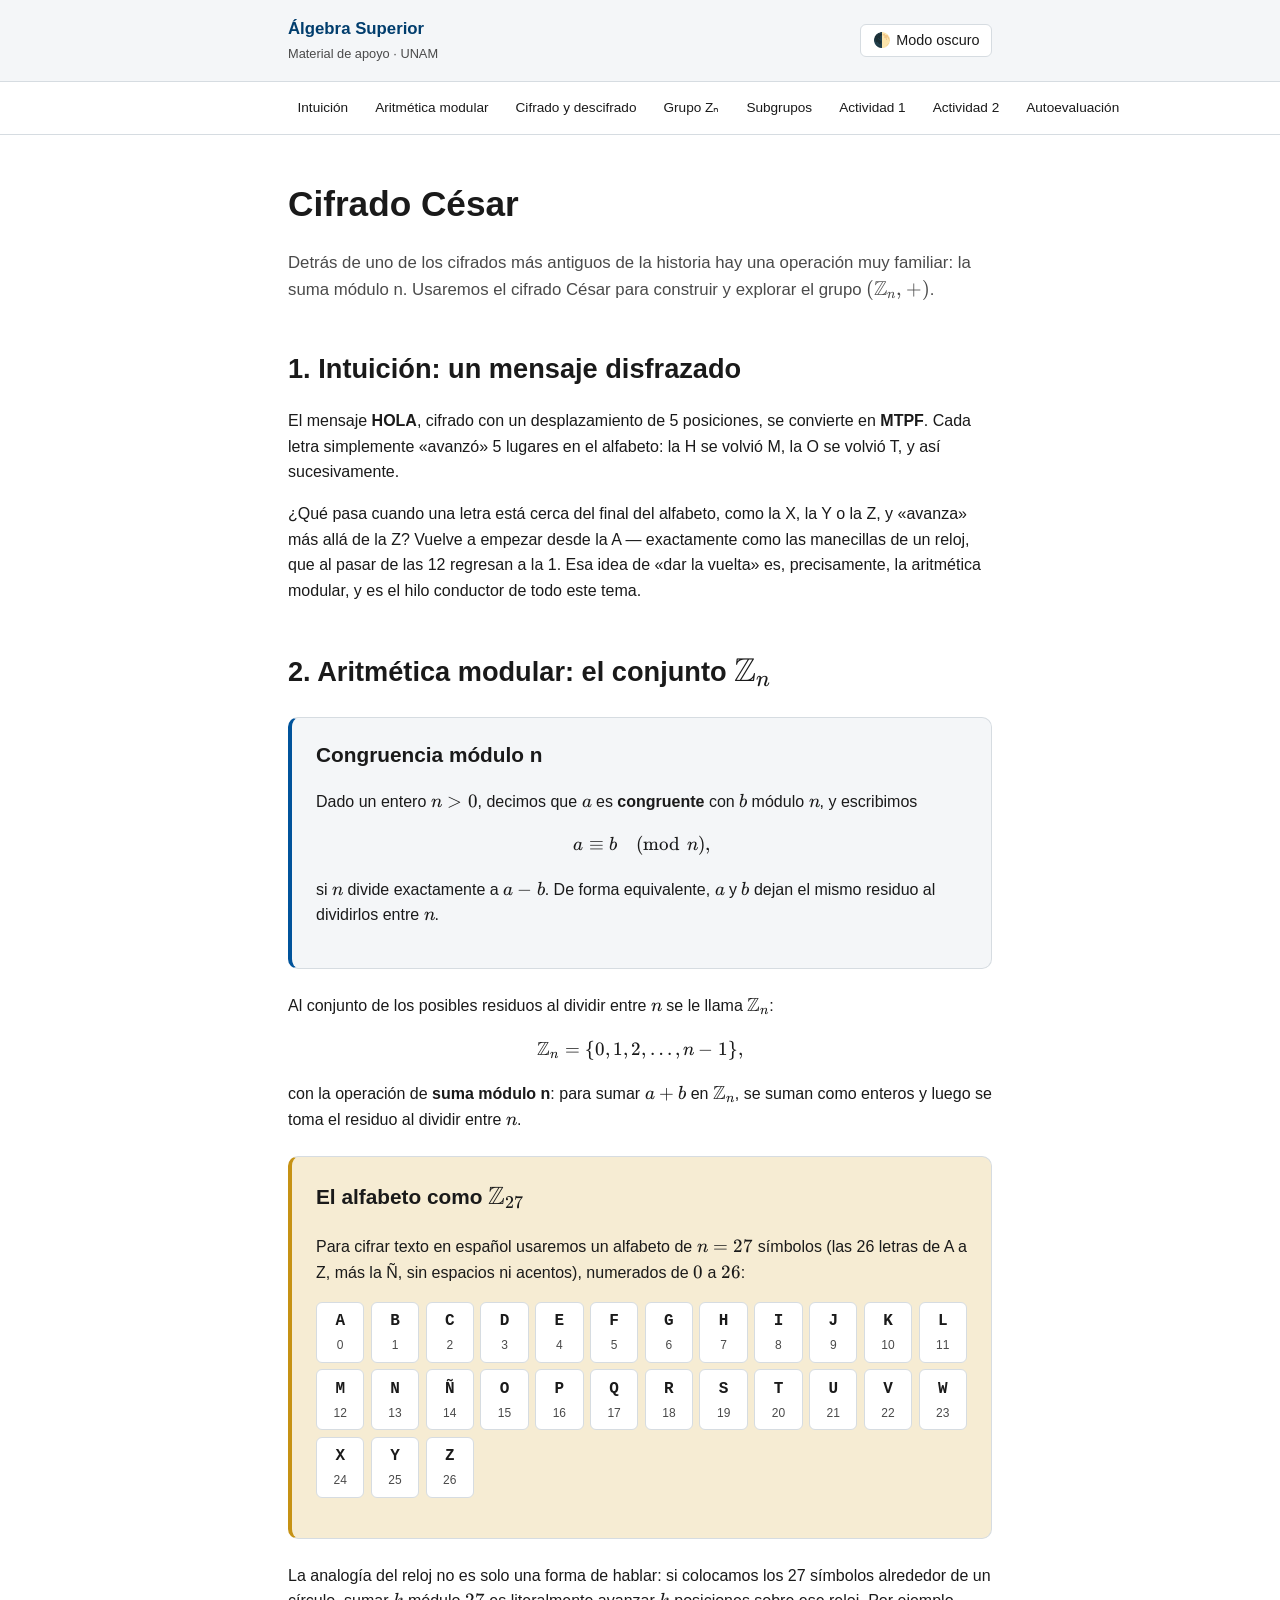
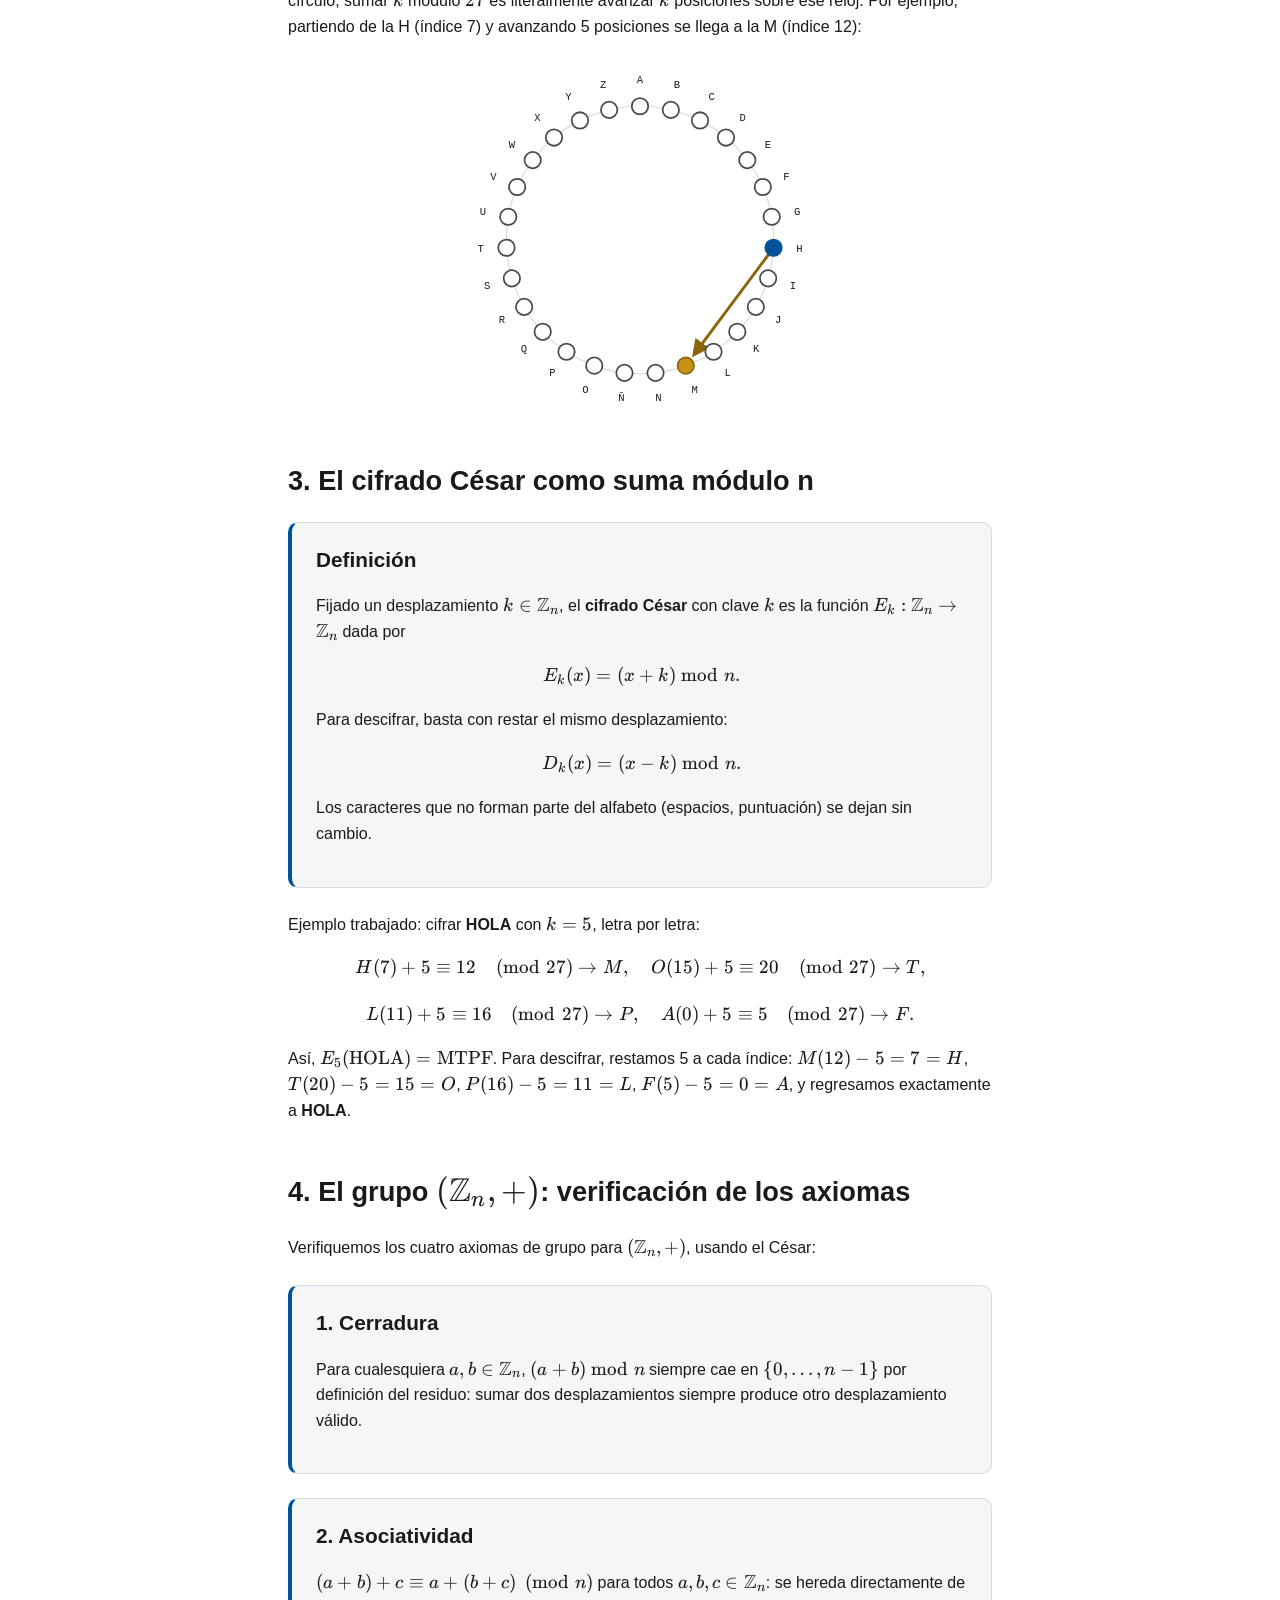
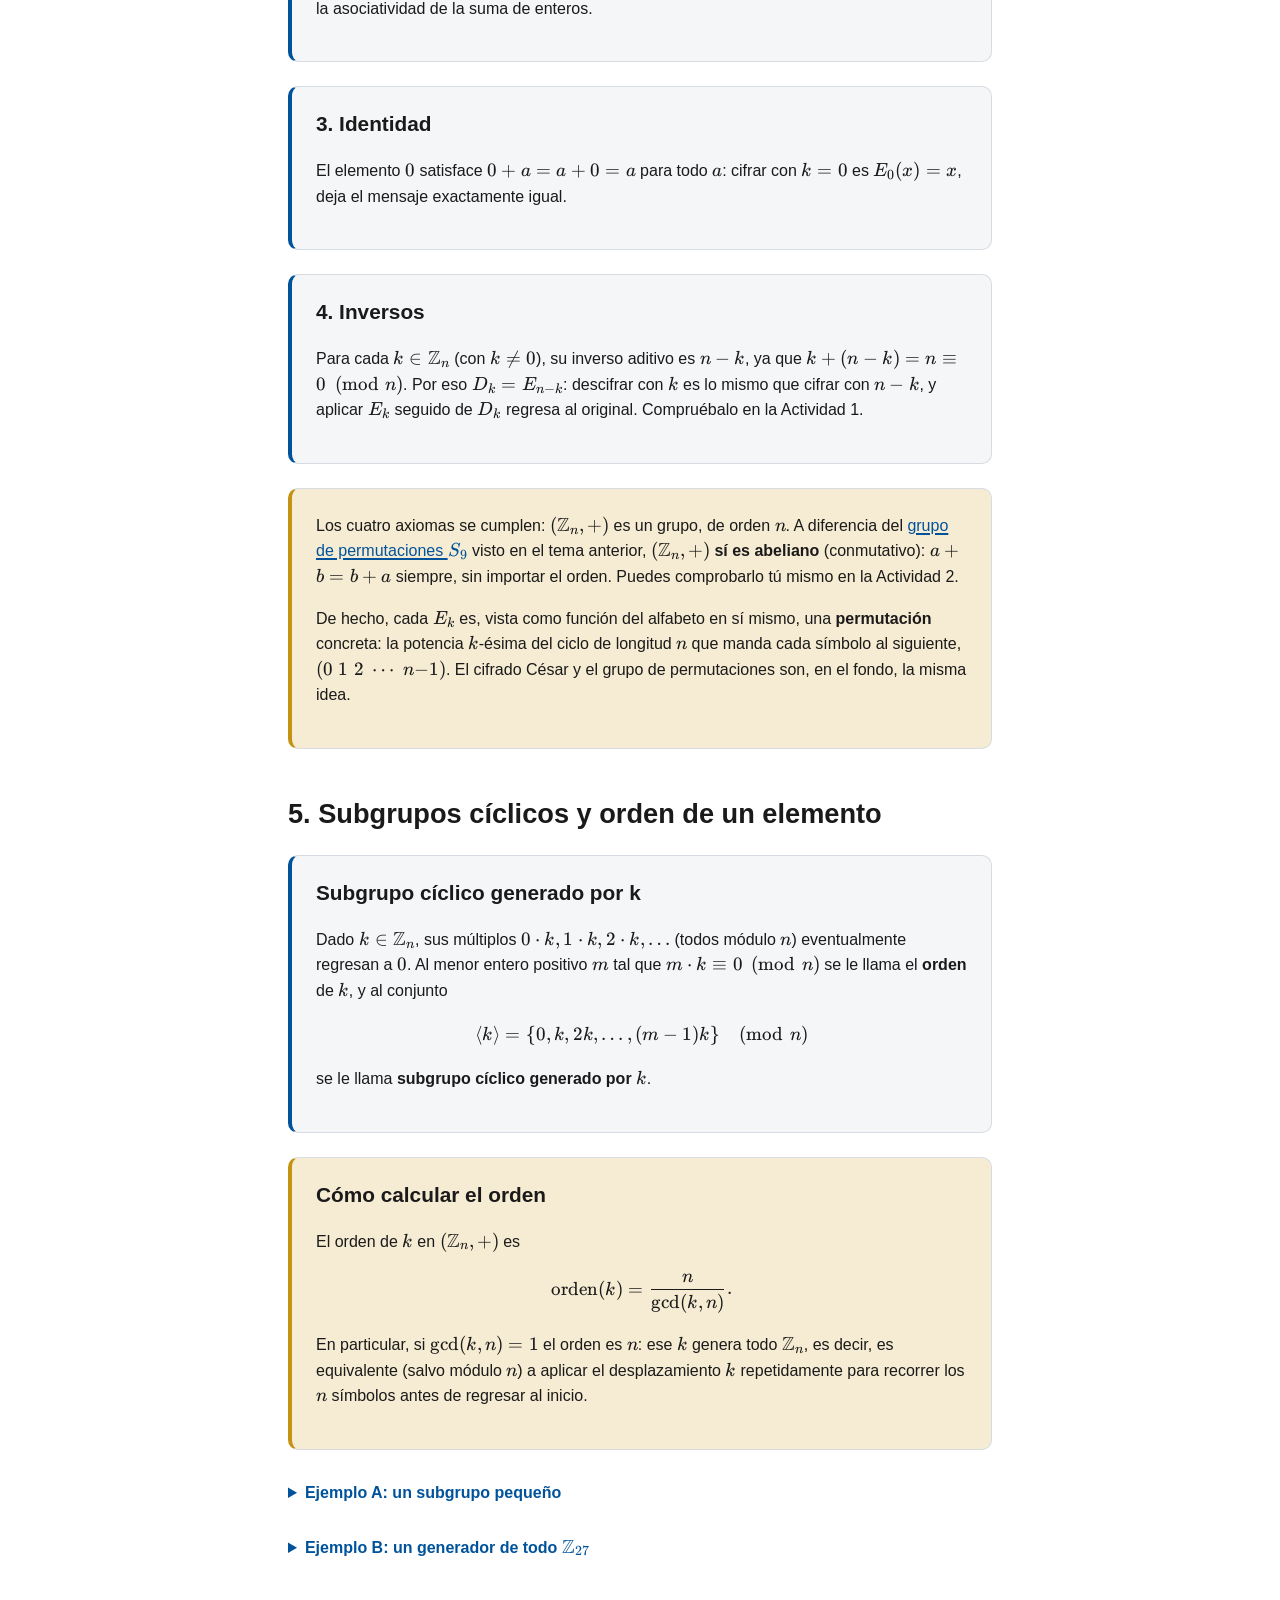
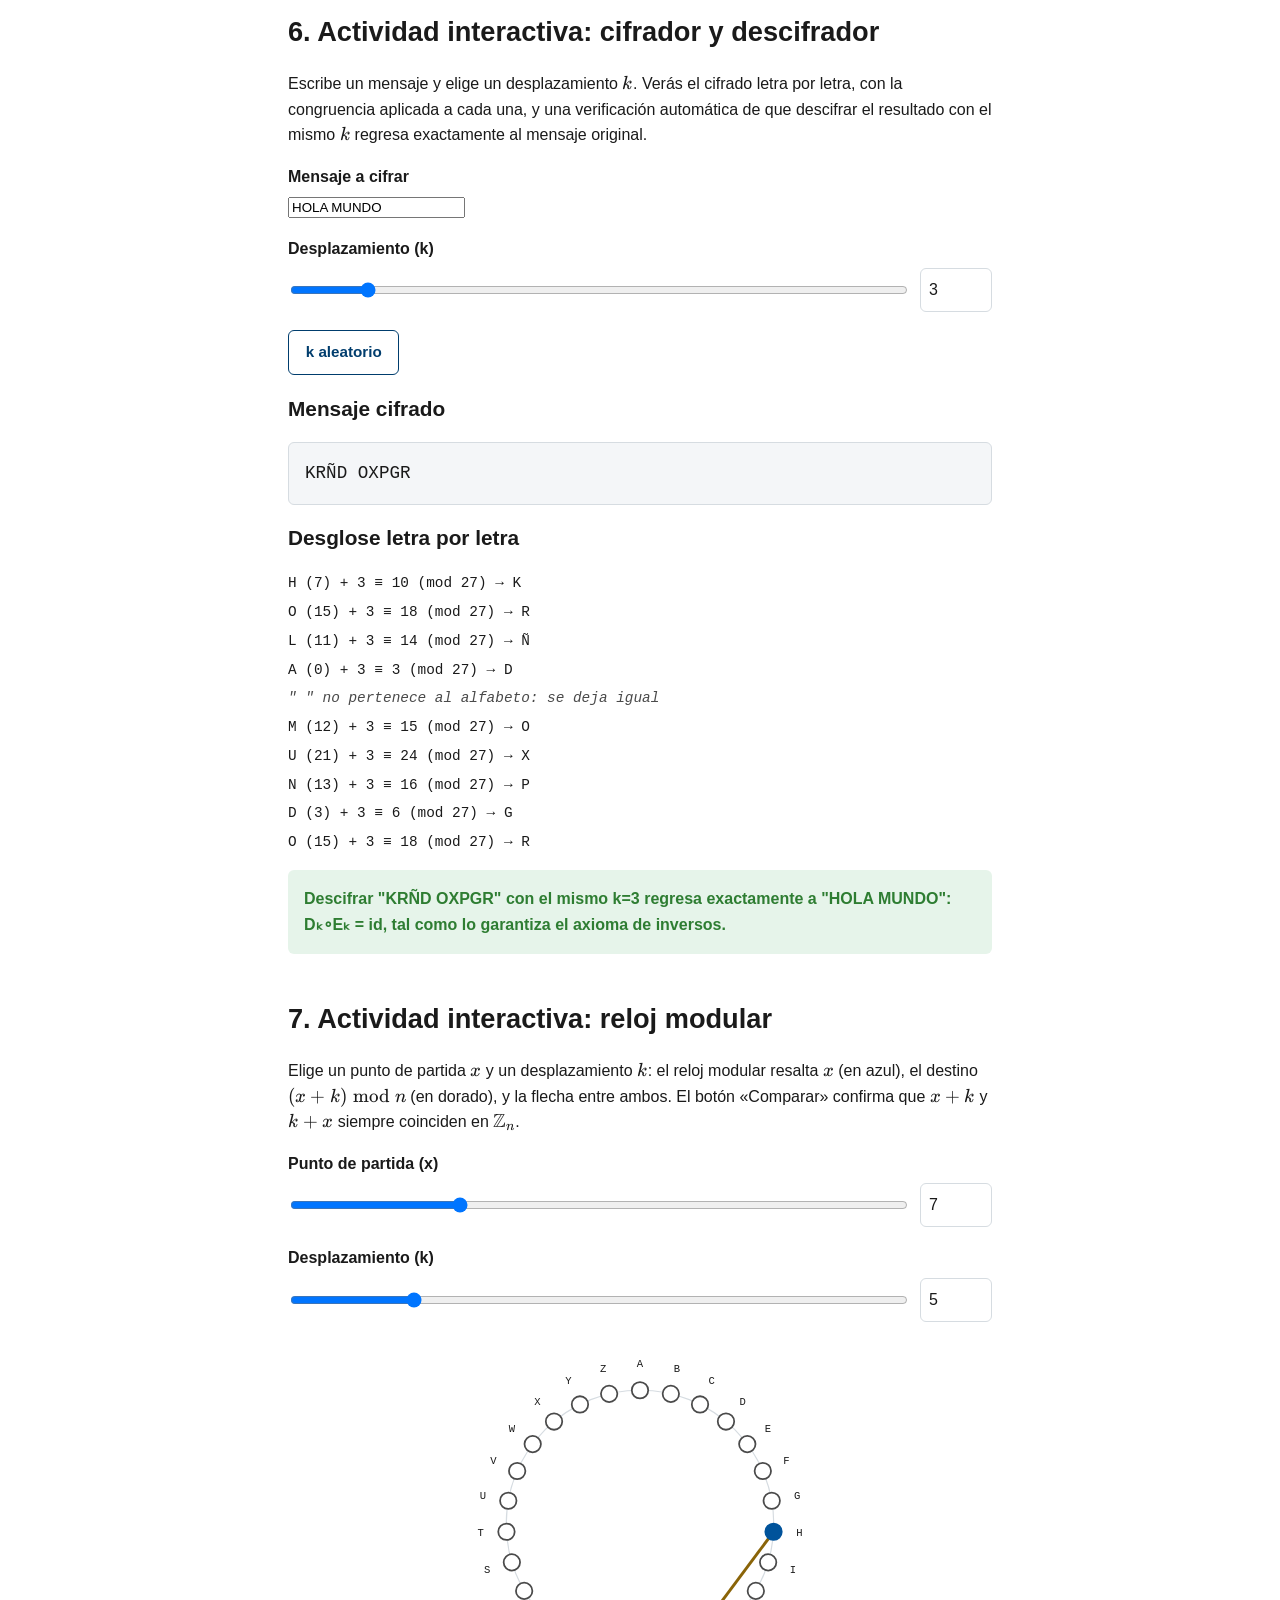
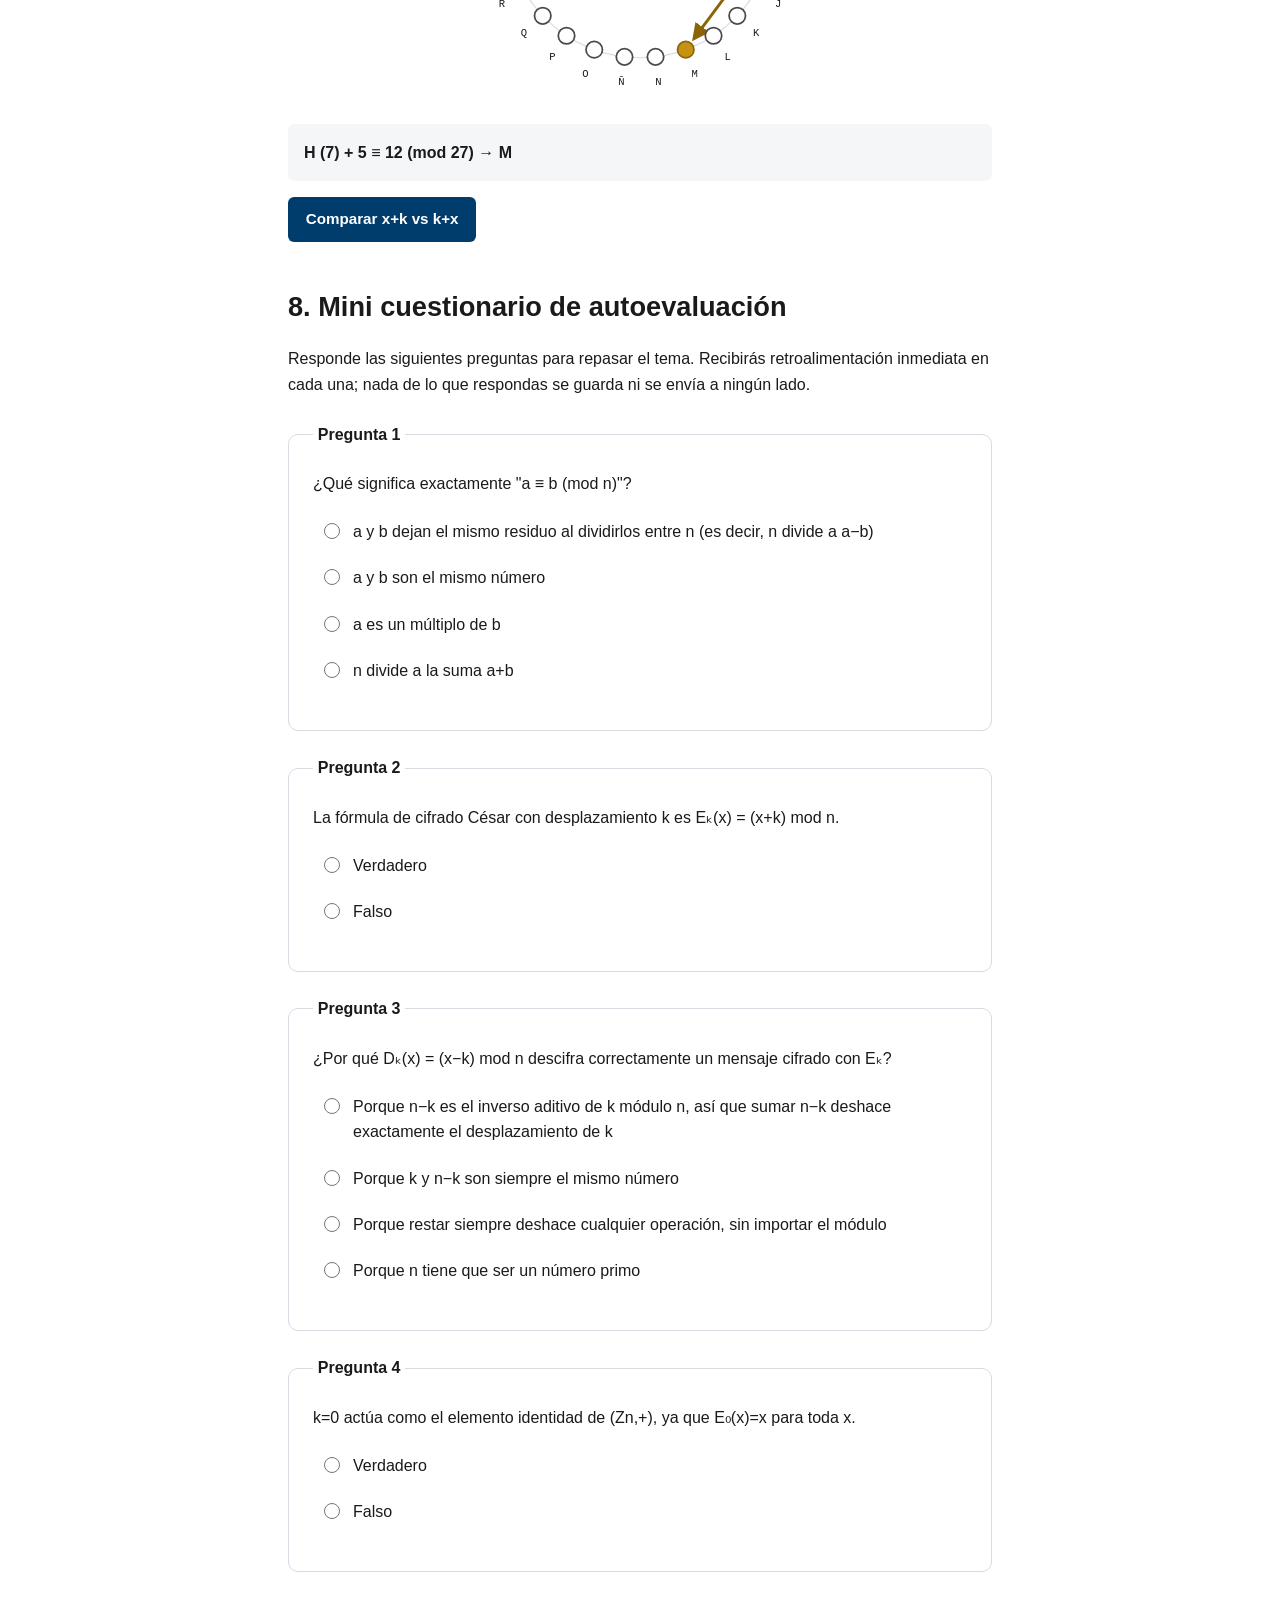
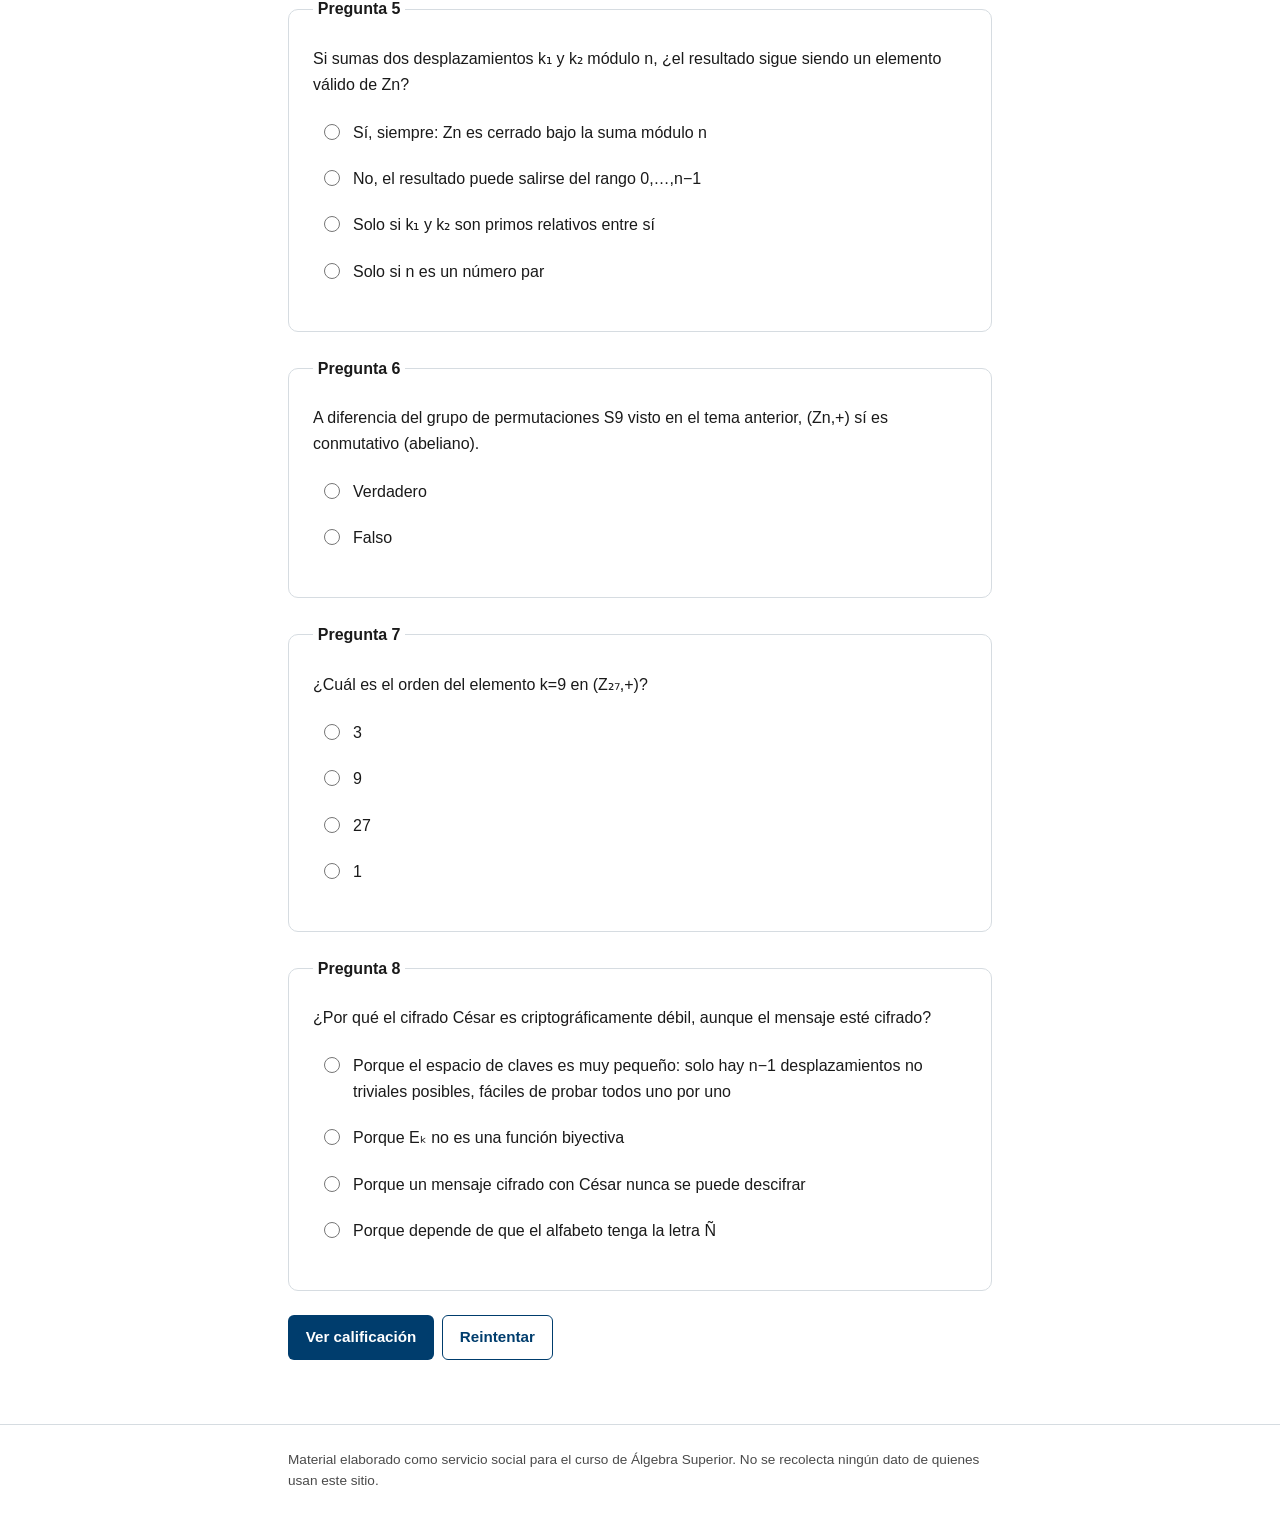
==== temas/cifrado-cesar/index.html @ 1ecc8c35 "Nuevo tema: Cifrado César, con énfasis en aritmética modular Presenta (Zn,+) como grupo abeliano a t" ====
<!DOCTYPE html>
<html lang="es">
<head>
<meta charset="UTF-8">
<meta name="viewport" content="width=device-width, initial-scale=1">
<title>Cifrado César — Álgebra Superior</title>
<meta name="description" content="El cifrado César como aritmética modular: congruencias, el grupo abeliano (Zn,+), orden de un elemento, y dos actividades interactivas con un reloj modular.">
<link rel="icon" href="../../favicon.svg" type="image/svg+xml">
<link rel="stylesheet" href="../../vendor/katex/katex.min.css">
<link rel="stylesheet" href="../../css/variables.css">
<link rel="stylesheet" href="../../css/base.css">
<link rel="stylesheet" href="../../css/componentes.css">
<link rel="stylesheet" href="css/cifrado-cesar.css">
</head>
<body>

<a class="saltar-enlace" href="#contenido-principal">Saltar al contenido</a>

<header class="encabezado-sitio">
  <div class="barra-encabezado">
    <a class="marca-sitio" href="../../index.html">
      <strong>Álgebra Superior</strong>
      <span>Material de apoyo · UNAM</span>
    </a>
    <button id="boton-tema" class="boton-tema" type="button" aria-pressed="false">
      <span aria-hidden="true">🌓</span>
      <span class="etiqueta-tema">Modo oscuro</span>
    </button>
  </div>
</header>

<nav class="nav-tema" aria-label="Secciones del tema">
  <ul>
    <li><a href="#intuicion">Intuición</a></li>
    <li><a href="#modular">Aritmética modular</a></li>
    <li><a href="#cifrado">Cifrado y descifrado</a></li>
    <li><a href="#grupo-zn">Grupo Zₙ</a></li>
    <li><a href="#subgrupos">Subgrupos</a></li>
    <li><a href="#actividad1">Actividad 1</a></li>
    <li><a href="#actividad2">Actividad 2</a></li>
    <li><a href="#quiz">Autoevaluación</a></li>
  </ul>
</nav>

<main id="contenido-principal">
  <h1>Cifrado César</h1>
  <p class="introduccion-tema">
    Detrás de uno de los cifrados más antiguos de la historia hay una operación muy familiar:
    la suma módulo n. Usaremos el cifrado César para construir y explorar el grupo
    $(\mathbb{Z}_n, +)$.
  </p>

  <!-- ===================== 1. INTUICIÓN ===================== -->
  <section id="intuicion" class="seccion-tema">
    <h2>1. Intuición: un mensaje disfrazado</h2>
    <p>
      El mensaje <strong>HOLA</strong>, cifrado con un desplazamiento de 5 posiciones, se
      convierte en <strong>MTPF</strong>. Cada letra simplemente «avanzó» 5 lugares en el
      alfabeto: la H se volvió M, la O se volvió T, y así sucesivamente.
    </p>
    <p>
      ¿Qué pasa cuando una letra está cerca del final del alfabeto, como la X, la Y o la Z, y
      «avanza» más allá de la Z? Vuelve a empezar desde la A — exactamente como las manecillas
      de un reloj, que al pasar de las 12 regresan a la 1. Esa idea de «dar la vuelta» es,
      precisamente, la aritmética modular, y es el hilo conductor de todo este tema.
    </p>
  </section>

  <!-- ===================== 2. ARITMÉTICA MODULAR ===================== -->
  <section id="modular" class="seccion-tema">
    <h2>2. Aritmética modular: el conjunto $\mathbb{Z}_n$</h2>

    <div class="caja caja-definicion">
      <h3>Congruencia módulo n</h3>
      <p>
        Dado un entero $n>0$, decimos que $a$ es <strong>congruente</strong> con $b$ módulo
        $n$, y escribimos
      </p>
      <p>$$ a \equiv b \pmod{n}, $$</p>
      <p>
        si $n$ divide exactamente a $a-b$. De forma equivalente, $a$ y $b$ dejan el mismo
        residuo al dividirlos entre $n$.
      </p>
    </div>

    <p>
      Al conjunto de los posibles residuos al dividir entre $n$ se le llama $\mathbb{Z}_n$:
    </p>
    <p>$$ \mathbb{Z}_n = \{0, 1, 2, \dots, n-1\}, $$</p>
    <p>
      con la operación de <strong>suma módulo n</strong>: para sumar $a+b$ en $\mathbb{Z}_n$,
      se suman como enteros y luego se toma el residuo al dividir entre $n$.
    </p>

    <div class="caja caja-enunciado">
      <h3>El alfabeto como $\mathbb{Z}_{27}$</h3>
      <p>
        Para cifrar texto en español usaremos un alfabeto de $n=27$ símbolos (las 26 letras
        de A a Z, más la Ñ, sin espacios ni acentos), numerados de $0$ a $26$:
      </p>
      <div id="modular-tabla-alfabeto" class="tabla-alfabeto" role="img" aria-label="Alfabeto de 27 símbolos con su índice de 0 a 26"></div>
    </div>

    <p>
      La analogía del reloj no es solo una forma de hablar: si colocamos los 27 símbolos
      alrededor de un círculo, sumar $k$ módulo $27$ es literalmente avanzar $k$ posiciones
      sobre ese reloj. Por ejemplo, partiendo de la H (índice 7) y avanzando 5 posiciones se
      llega a la M (índice 12):
    </p>
    <div id="modular-reloj" class="reloj-modular" aria-hidden="true"></div>
  </section>

  <!-- ===================== 3. CIFRADO Y DESCIFRADO ===================== -->
  <section id="cifrado" class="seccion-tema">
    <h2>3. El cifrado César como suma módulo n</h2>

    <div class="caja caja-definicion">
      <h3>Definición</h3>
      <p>
        Fijado un desplazamiento $k \in \mathbb{Z}_n$, el <strong>cifrado César</strong> con
        clave $k$ es la función $E_k : \mathbb{Z}_n \to \mathbb{Z}_n$ dada por
      </p>
      <p>$$ E_k(x) = (x+k) \bmod n. $$</p>
      <p>Para descifrar, basta con restar el mismo desplazamiento:</p>
      <p>$$ D_k(x) = (x-k) \bmod n. $$</p>
      <p>
        Los caracteres que no forman parte del alfabeto (espacios, puntuación) se dejan sin
        cambio.
      </p>
    </div>

    <p>Ejemplo trabajado: cifrar <strong>HOLA</strong> con $k=5$, letra por letra:</p>
    <p>
      $$ H(7)+5 \equiv 12 \pmod{27} \to M, \quad O(15)+5 \equiv 20 \pmod{27} \to T, $$
    </p>
    <p>
      $$ L(11)+5 \equiv 16 \pmod{27} \to P, \quad A(0)+5 \equiv 5 \pmod{27} \to F. $$
    </p>
    <p>
      Así, $E_5(\text{HOLA}) = \text{MTPF}$. Para descifrar, restamos 5 a cada índice:
      $M(12)-5=7=H$, $T(20)-5=15=O$, $P(16)-5=11=L$, $F(5)-5=0=A$, y regresamos exactamente a
      <strong>HOLA</strong>.
    </p>
  </section>

  <!-- ===================== 4. GRUPO ZN ===================== -->
  <section id="grupo-zn" class="seccion-tema">
    <h2>4. El grupo $(\mathbb{Z}_n, +)$: verificación de los axiomas</h2>

    <p>Verifiquemos los cuatro axiomas de grupo para $(\mathbb{Z}_n,+)$, usando el César:</p>

    <div class="caja caja-definicion">
      <h3>1. Cerradura</h3>
      <p>
        Para cualesquiera $a,b \in \mathbb{Z}_n$, $(a+b) \bmod n$ siempre cae en
        $\{0,\dots,n-1\}$ por definición del residuo: sumar dos desplazamientos siempre
        produce otro desplazamiento válido.
      </p>
    </div>

    <div class="caja caja-definicion">
      <h3>2. Asociatividad</h3>
      <p>
        $(a+b)+c \equiv a+(b+c) \pmod n$ para todos $a,b,c \in \mathbb{Z}_n$: se hereda
        directamente de la asociatividad de la suma de enteros.
      </p>
    </div>

    <div class="caja caja-definicion">
      <h3>3. Identidad</h3>
      <p>
        El elemento $0$ satisface $0+a=a+0=a$ para todo $a$: cifrar con $k=0$ es
        $E_0(x)=x$, deja el mensaje exactamente igual.
      </p>
    </div>

    <div class="caja caja-definicion">
      <h3>4. Inversos</h3>
      <p>
        Para cada $k \in \mathbb{Z}_n$ (con $k\neq 0$), su inverso aditivo es $n-k$, ya que
        $k+(n-k)=n\equiv 0 \pmod n$. Por eso $D_k = E_{n-k}$: descifrar con $k$ es lo mismo
        que cifrar con $n-k$, y aplicar $E_k$ seguido de $D_k$ regresa al original. Compruébalo
        en la Actividad 1.
      </p>
    </div>

    <div class="caja caja-enunciado">
      <p>
        Los cuatro axiomas se cumplen: $(\mathbb{Z}_n,+)$ es un grupo, de orden $n$. A
        diferencia del <a href="../permutaciones/index.html">grupo de permutaciones
        $S_9$</a> visto en el tema anterior, <strong>$(\mathbb{Z}_n,+)$ sí es abeliano</strong>
        (conmutativo): $a+b=b+a$ siempre, sin importar el orden. Puedes comprobarlo tú mismo
        en la Actividad 2.
      </p>
      <p>
        De hecho, cada $E_k$ es, vista como función del alfabeto en sí mismo, una
        <strong>permutación</strong> concreta: la potencia $k$-ésima del ciclo de longitud
        $n$ que manda cada símbolo al siguiente, $(0\;1\;2\;\cdots\;n{-}1)$. El cifrado César
        y el grupo de permutaciones son, en el fondo, la misma idea.
      </p>
    </div>
  </section>

  <!-- ===================== 5. SUBGRUPOS ===================== -->
  <section id="subgrupos" class="seccion-tema">
    <h2>5. Subgrupos cíclicos y orden de un elemento</h2>

    <div class="caja caja-definicion">
      <h3>Subgrupo cíclico generado por k</h3>
      <p>
        Dado $k \in \mathbb{Z}_n$, sus múltiplos $0\cdot k, 1\cdot k, 2\cdot k, \dots$ (todos
        módulo $n$) eventualmente regresan a $0$. Al menor entero positivo $m$ tal que
        $m\cdot k \equiv 0 \pmod n$ se le llama el <strong>orden</strong> de $k$, y al conjunto
      </p>
      <p>$$ \langle k \rangle = \{0, k, 2k, \dots, (m-1)k\} \pmod n $$</p>
      <p>se le llama <strong>subgrupo cíclico generado por $k$</strong>.</p>
    </div>

    <div class="caja caja-enunciado">
      <h3>Cómo calcular el orden</h3>
      <p>El orden de $k$ en $(\mathbb{Z}_n,+)$ es</p>
      <p>$$ \text{orden}(k) = \frac{n}{\gcd(k,n)}. $$</p>
      <p>
        En particular, si $\gcd(k,n)=1$ el orden es $n$: ese $k$ genera todo
        $\mathbb{Z}_n$, es decir, es equivalente (salvo módulo $n$) a aplicar el
        desplazamiento $k$ repetidamente para recorrer los $n$ símbolos antes de regresar al
        inicio.
      </p>
    </div>

    <details class="solucion">
      <summary>Ejemplo A: un subgrupo pequeño</summary>
      <div class="contenido-solucion">
        <p>
          Sea $n=27$, $k=9$. Como $\gcd(9,27)=9$, el orden de $9$ es $27/9=3$, y
          $\langle 9\rangle=\{0,9,18\}$: en efecto, $9+9+9=27\equiv 0\pmod{27}$.
        </p>
      </div>
    </details>

    <details class="solucion">
      <summary>Ejemplo B: un generador de todo $\mathbb{Z}_{27}$</summary>
      <div class="contenido-solucion">
        <p>
          Sea $n=27$, $k=5$. Como $\gcd(5,27)=1$, el orden de $5$ es $27$:
          $\langle 5\rangle = \mathbb{Z}_{27}$ completo. Desplazar repetidamente de 5 en 5
          recorre los 27 símbolos del alfabeto antes de regresar a $0$.
        </p>
      </div>
    </details>
  </section>

  <!-- ===================== 6. ACTIVIDAD 1 ===================== -->
  <section id="actividad1" class="seccion-tema">
    <h2>6. Actividad interactiva: cifrador y descifrador</h2>
    <p>
      Escribe un mensaje y elige un desplazamiento $k$. Verás el cifrado letra por letra, con
      la congruencia aplicada a cada una, y una verificación automática de que descifrar el
      resultado con el mismo $k$ regresa exactamente al mensaje original.
    </p>

    <div class="campo">
      <label for="act1-mensaje">Mensaje a cifrar</label>
      <input type="text" id="act1-mensaje" value="HOLA MUNDO" maxlength="80">
    </div>

    <div id="act1-control-k"></div>

    <div class="grupo-botones">
      <button id="act1-boton-aleatorio" type="button" class="boton boton-secundario">k aleatorio</button>
    </div>

    <h3>Mensaje cifrado</h3>
    <p id="act1-resultado" class="texto-cifrado"></p>

    <h3>Desglose letra por letra</h3>
    <ul id="act1-pasos-cifrado" class="lista-pasos-cifrado"></ul>

    <p id="act1-mensaje-verificacion" class="aviso aviso-info" role="status" aria-live="polite"></p>
  </section>

  <!-- ===================== 7. ACTIVIDAD 2 ===================== -->
  <section id="actividad2" class="seccion-tema">
    <h2>7. Actividad interactiva: reloj modular</h2>
    <p>
      Elige un punto de partida $x$ y un desplazamiento $k$: el reloj modular resalta $x$
      (en azul), el destino $(x+k) \bmod n$ (en dorado), y la flecha entre ambos. El botón
      «Comparar» confirma que $x+k$ y $k+x$ siempre coinciden en $\mathbb{Z}_n$.
    </p>

    <div class="rejilla-constructores">
      <div id="act2-control-x"></div>
      <div id="act2-control-k"></div>
    </div>

    <div id="act2-reloj" class="reloj-modular" aria-hidden="true"></div>

    <p id="act2-mensaje-resultado" class="aviso aviso-info" role="status" aria-live="polite"></p>

    <div class="grupo-botones">
      <button id="act2-boton-comparar" type="button" class="boton boton-primario">Comparar x+k vs k+x</button>
    </div>

    <p id="act2-mensaje-conmutatividad" class="aviso aviso-info" role="status" aria-live="polite"></p>
  </section>

  <!-- ===================== 8. CUESTIONARIO ===================== -->
  <section id="quiz" class="seccion-tema">
    <h2>8. Mini cuestionario de autoevaluación</h2>
    <p>
      Responde las siguientes preguntas para repasar el tema. Recibirás retroalimentación
      inmediata en cada una; nada de lo que respondas se guarda ni se envía a ningún lado.
    </p>

    <form id="quiz-formulario">
      <div id="quiz-preguntas"></div>

      <div class="grupo-botones">
        <button id="quiz-boton-calificar" type="button" class="boton boton-primario">Ver calificación</button>
        <button id="quiz-boton-reiniciar" type="button" class="boton boton-secundario">Reintentar</button>
      </div>

      <p id="quiz-calificacion" class="aviso aviso-info calificacion-final" role="status" aria-live="assertive"></p>
    </form>
  </section>
</main>

<footer class="pie-sitio">
  <div>
    <p>
      Material elaborado como servicio social para el curso de Álgebra Superior.
      No se recolecta ningún dato de quienes usan este sitio.
    </p>
  </div>
</footer>

<script src="../../vendor/katex/katex.min.js"></script>
<script src="../../vendor/katex/contrib/auto-render.min.js"></script>
<script src="../../js/comun.js"></script>
<script src="js/cifrado-cesar-datos.js"></script>
<script src="js/cifrado-cesar-comun.js"></script>
<script src="js/cifrado-cesar-actividad1.js"></script>
<script src="js/cifrado-cesar-actividad2.js"></script>
<script src="js/cifrado-cesar-quiz.js"></script>
<script src="js/cifrado-cesar-main.js"></script>
</body>
</html>
---- css/variables.css ----
/*
  Paleta institucional UNAM (azul + dorado) y tokens compartidos.
  Modo claro por defecto; modo oscuro vía [data-tema="oscuro"] en <html>.
  Contrastes verificados contra WCAG AA (texto normal >= 4.5:1, UI/texto grande >= 3:1).
*/

:root {
  /* Tipografía y espaciado */
  --fuente-base: -apple-system, "Segoe UI", Roboto, Helvetica, Arial, sans-serif;
  --fuente-mono: "SFMono-Regular", Consolas, "Liberation Mono", Menlo, monospace;
  --radio-borde: 10px;
  --radio-borde-chico: 6px;
  --espacio-1: 0.5rem;
  --espacio-2: 1rem;
  --espacio-3: 1.5rem;
  --espacio-4: 2rem;
  --espacio-5: 3rem;
  --ancho-contenido: 46rem;
  --sombra: 0 1px 3px rgba(0, 0, 0, 0.12), 0 1px 2px rgba(0, 0, 0, 0.08);
  --duracion-transicion: 160ms;

  /* --- Tema claro --- */
  --color-fondo: #ffffff;
  --color-fondo-alterno: #f4f6f8;
  --color-fondo-tarjeta: #ffffff;
  --color-texto: #1a1a1a;
  --color-texto-tenue: #4a4a4a;
  --color-primario: #003d6d;
  --color-primario-hover: #00294a;
  --color-sobre-primario: #ffffff;
  --color-secundario: #00539b;
  --color-acento: #c69214;
  --color-acento-suave: #f6ecd3;
  --color-acento-texto: #8a6408;
  --color-exito: #2e7d32;
  --color-exito-suave: #e6f4ea;
  --color-error: #c62828;
  --color-error-suave: #fbe9e7;
  --color-advertencia: #b45309;
  --color-advertencia-suave: #fdf1e0;
  --color-borde: #d6dce1;
  --color-foco: #8a6408;
}

@media (prefers-color-scheme: dark) {
  :root:not([data-tema="claro"]) {
    --color-fondo: #0b1f33;
    --color-fondo-alterno: #16283d;
    --color-fondo-tarjeta: #132a42;
    --color-texto: #f2f4f6;
    --color-texto-tenue: #c8d0d8;
    --color-primario: #5b9bd5;
    --color-primario-hover: #7fb3e0;
    --color-sobre-primario: #06121f;
    --color-secundario: #8ab6e0;
    --color-acento: #e3b23c;
    --color-acento-suave: #2c2410;
    --color-acento-texto: #f0c766;
    --color-exito: #6fcf77;
    --color-exito-suave: #16321c;
    --color-error: #ff6b6b;
    --color-error-suave: #3a1616;
    --color-advertencia: #f5a623;
    --color-advertencia-suave: #3a2a0c;
    --color-borde: #2c4159;
    --color-foco: #e3b23c;
  }
}

:root[data-tema="oscuro"] {
  --color-fondo: #0b1f33;
  --color-fondo-alterno: #16283d;
  --color-fondo-tarjeta: #132a42;
  --color-texto: #f2f4f6;
  --color-texto-tenue: #c8d0d8;
  --color-primario: #5b9bd5;
  --color-primario-hover: #7fb3e0;
  --color-sobre-primario: #06121f;
  --color-secundario: #8ab6e0;
  --color-acento: #e3b23c;
  --color-acento-suave: #2c2410;
  --color-acento-texto: #f0c766;
  --color-exito: #6fcf77;
  --color-exito-suave: #16321c;
  --color-error: #ff6b6b;
  --color-error-suave: #3a1616;
  --color-advertencia: #f5a623;
  --color-advertencia-suave: #3a2a0c;
  --color-borde: #2c4159;
  --color-foco: #e3b23c;
}
---- css/base.css ----
/* Reset y estilos base compartidos por todo el sitio */

*,
*::before,
*::after {
  box-sizing: border-box;
}

html {
  -webkit-text-size-adjust: 100%;
  scroll-behavior: smooth;
}

body {
  margin: 0;
  min-height: 100vh;
  background-color: var(--color-fondo);
  color: var(--color-texto);
  font-family: var(--fuente-base);
  font-size: 1rem;
  line-height: 1.6;
  transition: background-color var(--duracion-transicion) ease, color var(--duracion-transicion) ease;
}

img,
svg {
  max-width: 100%;
  display: block;
}

h1,
h2,
h3,
h4 {
  line-height: 1.25;
  color: var(--color-texto);
}

h1 {
  font-size: clamp(1.6rem, 5vw, 2.2rem);
}

h2 {
  font-size: clamp(1.3rem, 4vw, 1.7rem);
  margin-top: var(--espacio-5);
}

h3 {
  font-size: clamp(1.1rem, 3vw, 1.3rem);
}

p {
  margin: 0 0 var(--espacio-2);
}

a {
  color: var(--color-secundario);
  text-decoration-thickness: 2px;
  text-underline-offset: 2px;
}

a:hover {
  color: var(--color-primario);
}

ul,
ol {
  padding-left: 1.3em;
}

/* Foco visible consistente en todo control interactivo: nunca se suprime sin reemplazo */
:focus-visible {
  outline: 3px solid var(--color-foco);
  outline-offset: 2px;
  border-radius: 2px;
}

/* Enlace "saltar al contenido" */
.saltar-enlace {
  position: absolute;
  left: var(--espacio-2);
  top: -3rem;
  background: var(--color-primario);
  color: var(--color-sobre-primario);
  padding: var(--espacio-1) var(--espacio-2);
  border-radius: var(--radio-borde-chico);
  z-index: 100;
  transition: top var(--duracion-transicion) ease;
}

.saltar-enlace:focus {
  top: var(--espacio-2);
}

/* Layout compartido */
.encabezado-sitio {
  border-bottom: 1px solid var(--color-borde);
  background-color: var(--color-fondo-alterno);
}

.barra-encabezado {
  max-width: var(--ancho-contenido);
  margin: 0 auto;
  padding: var(--espacio-2);
  display: flex;
  align-items: center;
  justify-content: space-between;
  gap: var(--espacio-2);
}

.marca-sitio {
  display: flex;
  flex-direction: column;
  gap: 0.1rem;
  text-decoration: none;
  color: var(--color-texto);
}

.marca-sitio strong {
  font-size: 1.05rem;
  color: var(--color-primario);
}

.marca-sitio span {
  font-size: 0.8rem;
  color: var(--color-texto-tenue);
}

main {
  max-width: var(--ancho-contenido);
  margin: 0 auto;
  padding: var(--espacio-3) var(--espacio-2) var(--espacio-5);
}

footer.pie-sitio {
  border-top: 1px solid var(--color-borde);
  color: var(--color-texto-tenue);
  font-size: 0.85rem;
}

.pie-sitio > div {
  max-width: var(--ancho-contenido);
  margin: 0 auto;
  padding: var(--espacio-3) var(--espacio-2);
}

/* Botón de alternar tema claro/oscuro */
.boton-tema {
  display: inline-flex;
  align-items: center;
  gap: 0.4em;
  background: var(--color-fondo);
  border: 1px solid var(--color-borde);
  color: var(--color-texto);
  border-radius: var(--radio-borde-chico);
  padding: 0.5em 0.8em;
  font-size: 0.9rem;
  cursor: pointer;
  flex-shrink: 0;
}

.boton-tema:hover {
  border-color: var(--color-primario);
}

/* Movimiento reducido: colapsar animaciones y transiciones para quien lo prefiera */
@media (prefers-reduced-motion: reduce) {
  html {
    scroll-behavior: auto;
  }

  *,
  *::before,
  *::after {
    animation-duration: 0.001ms !important;
    animation-iteration-count: 1 !important;
    transition-duration: 0.001ms !important;
  }
}
---- css/componentes.css ----
/* Componentes reutilizables: tarjetas, botones, badges, formularios, quiz, cajas aria-live */

/* --- Tarjetas de temas (index) --- */
.rejilla-temas {
  display: grid;
  grid-template-columns: 1fr;
  gap: var(--espacio-3);
  list-style: none;
  margin: var(--espacio-3) 0 0;
  padding: 0;
}

@media (min-width: 640px) {
  .rejilla-temas {
    grid-template-columns: 1fr 1fr;
  }
}

.tarjeta-tema {
  display: block;
  background: var(--color-fondo-tarjeta);
  border: 1px solid var(--color-borde);
  border-radius: var(--radio-borde);
  padding: var(--espacio-3);
  text-decoration: none;
  color: var(--color-texto);
  box-shadow: var(--sombra);
  transition: transform var(--duracion-transicion) ease, border-color var(--duracion-transicion) ease;
  height: 100%;
}

a.tarjeta-tema:hover {
  border-color: var(--color-primario);
  transform: translateY(-2px);
  color: var(--color-texto);
}

.tarjeta-tema[aria-disabled="true"] {
  opacity: 0.75;
}

.tarjeta-tema h2,
.tarjeta-tema h3 {
  margin-top: 0;
  color: var(--color-primario);
  font-size: 1.15rem;
}

.tarjeta-tema p {
  margin-bottom: var(--espacio-2);
  color: var(--color-texto-tenue);
}

.insignia {
  display: inline-block;
  font-size: 0.75rem;
  font-weight: 600;
  letter-spacing: 0.02em;
  padding: 0.2em 0.6em;
  border-radius: 999px;
}

.insignia-disponible {
  background: var(--color-exito-suave);
  color: var(--color-exito);
}

.insignia-proximamente {
  background: var(--color-fondo-alterno);
  color: var(--color-texto-tenue);
  border: 1px dashed var(--color-borde);
}

/* --- Botones --- */
.boton {
  display: inline-flex;
  align-items: center;
  justify-content: center;
  gap: 0.4em;
  font: inherit;
  font-weight: 600;
  font-size: 0.95rem;
  padding: 0.6em 1.1em;
  border-radius: var(--radio-borde-chico);
  border: 1px solid transparent;
  cursor: pointer;
  min-height: 44px;
}

.boton-primario {
  background: var(--color-primario);
  color: var(--color-sobre-primario);
}

.boton-primario:hover {
  background: var(--color-primario-hover);
}

.boton-secundario {
  background: transparent;
  border-color: var(--color-primario);
  color: var(--color-primario);
}

.boton-secundario:hover {
  background: var(--color-fondo-alterno);
}

.boton:disabled {
  opacity: 0.5;
  cursor: not-allowed;
}

.grupo-botones {
  display: flex;
  flex-wrap: wrap;
  gap: var(--espacio-1);
  margin: var(--espacio-2) 0;
}

/* --- Cajas de contenido --- */
.caja {
  background: var(--color-fondo-alterno);
  border: 1px solid var(--color-borde);
  border-radius: var(--radio-borde);
  padding: var(--espacio-3);
  margin: var(--espacio-3) 0;
}

.caja-definicion {
  border-left: 4px solid var(--color-secundario);
}

.caja-enunciado {
  border-left: 4px solid var(--color-acento);
  background: var(--color-acento-suave);
}

.caja-advertencia {
  border-left: 4px solid var(--color-advertencia);
  background: var(--color-advertencia-suave);
}

.caja h3 {
  margin-top: 0;
}

/* --- Formularios / controles numéricos --- */
.campo {
  margin-bottom: var(--espacio-2);
}

.campo label {
  display: block;
  font-weight: 600;
  margin-bottom: 0.3em;
}

.control-nm {
  display: flex;
  flex-wrap: wrap;
  gap: var(--espacio-3);
  align-items: flex-end;
  margin: var(--espacio-2) 0;
}

.control-nm .campo {
  flex: 1 1 12rem;
  margin-bottom: 0;
}

.fila-rango {
  display: flex;
  align-items: center;
  gap: 0.6em;
}

.fila-rango input[type="range"] {
  flex: 1;
  min-height: 44px;
}

.fila-rango input[type="number"] {
  width: 4.5em;
}

input[type="number"],
select {
  font: inherit;
  padding: 0.5em;
  border-radius: var(--radio-borde-chico);
  border: 1px solid var(--color-borde);
  background: var(--color-fondo);
  color: var(--color-texto);
  min-height: 44px;
}

/* --- Actividad 1: palomas y palomares --- */
.lista-palomas {
  list-style: none;
  padding: 0;
  margin: var(--espacio-2) 0;
  display: grid;
  gap: 0.6em;
}

.fila-paloma {
  display: flex;
  align-items: center;
  gap: 0.6em;
  flex-wrap: wrap;
}

.fila-paloma label {
  min-width: 6.5em;
  font-weight: 600;
}

.rejilla-palomares {
  display: grid;
  grid-template-columns: repeat(auto-fit, minmax(5.5rem, 1fr));
  gap: 0.6em;
  margin: var(--espacio-2) 0;
}

.tarjeta-palomar {
  border: 2px solid var(--color-borde);
  border-radius: var(--radio-borde-chico);
  padding: var(--espacio-1);
  text-align: center;
  background: var(--color-fondo);
}

.tarjeta-palomar .cuenta {
  font-size: 1.4rem;
  font-weight: 700;
  display: block;
}

.tarjeta-palomar.colision {
  border-color: var(--color-error);
  background: var(--color-error-suave);
}

.tarjeta-palomar .aviso-colision {
  color: var(--color-error);
  font-size: 0.8rem;
  font-weight: 600;
}

.banner-imposible {
  border-left: 4px solid var(--color-error);
  background: var(--color-error-suave);
  color: var(--color-texto);
  padding: var(--espacio-2);
  border-radius: var(--radio-borde-chico);
  margin: var(--espacio-2) 0;
  font-weight: 600;
}

/* --- Actividad 2: barras --- */
.grafica-barras {
  display: flex;
  align-items: flex-end;
  gap: 0.5em;
  height: 12rem;
  padding: var(--espacio-2) var(--espacio-1) 0;
  border-bottom: 2px solid var(--color-borde);
  margin: var(--espacio-2) 0 0;
  overflow-x: auto;
}

.barra-contenedor {
  display: flex;
  flex-direction: column;
  align-items: center;
  justify-content: flex-end;
  flex: 1 0 2.4rem;
  height: 100%;
  gap: 0.3em;
}

.barra {
  width: 100%;
  max-width: 2.4rem;
  background: var(--color-secundario);
  border-radius: 4px 4px 0 0;
  min-height: 4px;
}

.barra.destacada {
  background: var(--color-acento-texto);
}

.etiquetas-barras {
  display: flex;
  gap: 0.5em;
  padding: 0 var(--espacio-1);
}

.etiquetas-barras span {
  flex: 1 0 2.4rem;
  text-align: center;
  font-size: 0.75rem;
  color: var(--color-texto-tenue);
}

/* --- Regiones de anuncio (aria-live) --- */
.aviso {
  border-radius: var(--radio-borde-chico);
  padding: var(--espacio-2);
  margin: var(--espacio-2) 0;
  font-weight: 600;
  display: flex;
  align-items: center;
  gap: 0.5em;
}

.aviso:empty {
  display: none;
}

.aviso-info {
  background: var(--color-fondo-alterno);
  color: var(--color-texto);
}

.aviso-exito {
  background: var(--color-exito-suave);
  color: var(--color-exito);
}

.aviso-error {
  background: var(--color-error-suave);
  color: var(--color-error);
}

/* --- Problemas guiados / quiz --- */
.tarjeta-problema {
  border: 1px solid var(--color-borde);
  border-radius: var(--radio-borde);
  padding: var(--espacio-3);
  margin: var(--espacio-3) 0;
  background: var(--color-fondo-tarjeta);
}

.tarjeta-problema legend {
  font-weight: 700;
  padding: 0 0.3em;
}

.opcion-radio {
  display: flex;
  align-items: flex-start;
  gap: 0.6em;
  margin: 0.5em 0;
  padding: 0.4em;
  border-radius: var(--radio-borde-chico);
}

.opcion-radio input {
  margin-top: 0.3em;
  min-width: 1.2em;
  min-height: 1.2em;
}

.boton-pista {
  background: none;
  border: 1px dashed var(--color-borde);
  color: var(--color-secundario);
  border-radius: var(--radio-borde-chico);
  padding: 0.4em 0.8em;
  cursor: pointer;
  font: inherit;
  min-height: 44px;
}

.texto-pista {
  margin-top: 0.5em;
  padding: 0.6em 0.8em;
  background: var(--color-fondo-alterno);
  border-radius: var(--radio-borde-chico);
  font-style: italic;
}

details.solucion {
  margin-top: var(--espacio-2);
}

details.solucion summary {
  cursor: pointer;
  font-weight: 600;
  color: var(--color-secundario);
  padding: 0.4em 0;
}

details.solucion .contenido-solucion {
  padding: var(--espacio-1) var(--espacio-1) 0;
}

.resultado-pregunta {
  margin-top: 0.5em;
  font-weight: 600;
}

.resultado-pregunta.correcto {
  color: var(--color-exito);
}

.resultado-pregunta.incorrecto {
  color: var(--color-error);
}

.calificacion-final {
  font-size: 1.2rem;
  text-align: center;
}

/* --- Navegación interna sticky de un tema --- */
.nav-tema {
  position: sticky;
  top: 0;
  z-index: 10;
  background: var(--color-fondo);
  border-bottom: 1px solid var(--color-borde);
  overflow-x: auto;
}

.nav-tema ul {
  list-style: none;
  display: flex;
  gap: var(--espacio-1);
  padding: 0.6em var(--espacio-2);
  margin: 0;
  max-width: var(--ancho-contenido);
  margin-inline: auto;
}

.nav-tema a {
  display: inline-block;
  white-space: nowrap;
  padding: 0.4em 0.7em;
  border-radius: var(--radio-borde-chico);
  color: var(--color-texto);
  text-decoration: none;
  font-size: 0.85rem;
}

.nav-tema a:hover,
.nav-tema a:focus-visible {
  background: var(--color-fondo-alterno);
  color: var(--color-primario);
}
---- temas/cifrado-cesar/css/cifrado-cesar.css ----
/* Estilos específicos del tema "Cifrado César" */

/* Las fórmulas en modo display de KaTeX pueden ser más anchas que una
   pantalla de celular: permitir scroll horizontal solo en la fórmula,
   nunca en la página completa. */
.katex-display {
  overflow-x: auto;
  overflow-y: hidden;
  padding: 0.2em 0;
}

.introduccion-tema {
  color: var(--color-texto-tenue);
  font-size: 1.05rem;
}

.seccion-tema {
  scroll-margin-top: 4rem;
}

.formula-dinamica {
  text-align: center;
  margin: var(--espacio-2) 0;
  min-height: 2.4rem;
}

/* --- Tabla del alfabeto (sección #modular) --- */
.tabla-alfabeto {
  display: grid;
  grid-template-columns: repeat(auto-fill, minmax(2.8rem, 1fr));
  gap: 0.4em;
  margin: var(--espacio-2) 0;
}

.celda-alfabeto {
  display: flex;
  flex-direction: column;
  align-items: center;
  justify-content: center;
  gap: 0.1em;
  border: 1px solid var(--color-borde);
  border-radius: var(--radio-borde-chico);
  padding: 0.4em 0.2em;
  background: var(--color-fondo);
}

.letra-alfabeto {
  font-weight: 700;
  font-family: var(--fuente-mono);
}

.indice-alfabeto {
  font-size: 0.75rem;
  color: var(--color-texto-tenue);
}

/* --- Texto cifrado/descifrado (Actividad 1) --- */
.texto-cifrado {
  font-family: var(--fuente-mono);
  font-size: 1.1rem;
  word-break: break-word;
  background: var(--color-fondo-alterno);
  border: 1px solid var(--color-borde);
  border-radius: var(--radio-borde-chico);
  padding: var(--espacio-2);
  margin: var(--espacio-2) 0;
}

.lista-pasos-cifrado {
  list-style: none;
  padding: 0;
  margin: var(--espacio-2) 0;
  display: grid;
  gap: 0.4em;
  font-family: var(--fuente-mono);
  font-size: 0.9rem;
}

.paso-cifrado.caracter-conservado {
  color: var(--color-texto-tenue);
  font-style: italic;
}

/* --- Reloj modular (SVG, sección #modular y Actividad 2) --- */
.reloj-modular {
  max-width: 22rem;
  margin: var(--espacio-3) auto;
}

.reloj-modular-svg {
  display: block;
  width: 100%;
  height: auto;
}

.circulo-base-reloj {
  fill: none;
  stroke: var(--color-borde);
  stroke-width: 1;
}

.punto-reloj {
  fill: var(--color-fondo);
  stroke: var(--color-texto-tenue);
  stroke-width: 1.5;
}

.punto-reloj.origen {
  fill: var(--color-secundario);
  stroke: var(--color-secundario);
}

.punto-reloj.destino {
  fill: var(--color-acento);
  stroke: var(--color-acento-texto);
}

.etiqueta-reloj {
  font-size: 9px;
  fill: var(--color-texto);
  font-family: var(--fuente-mono);
}

.arco-desplazamiento {
  stroke: var(--color-acento-texto);
  stroke-width: 2.5;
  transition: opacity var(--duracion-transicion) ease;
}

.punta-flecha-reloj {
  fill: var(--color-acento-texto);
}

@media (prefers-reduced-motion: reduce) {
  .arco-desplazamiento {
    transition: none;
  }
}
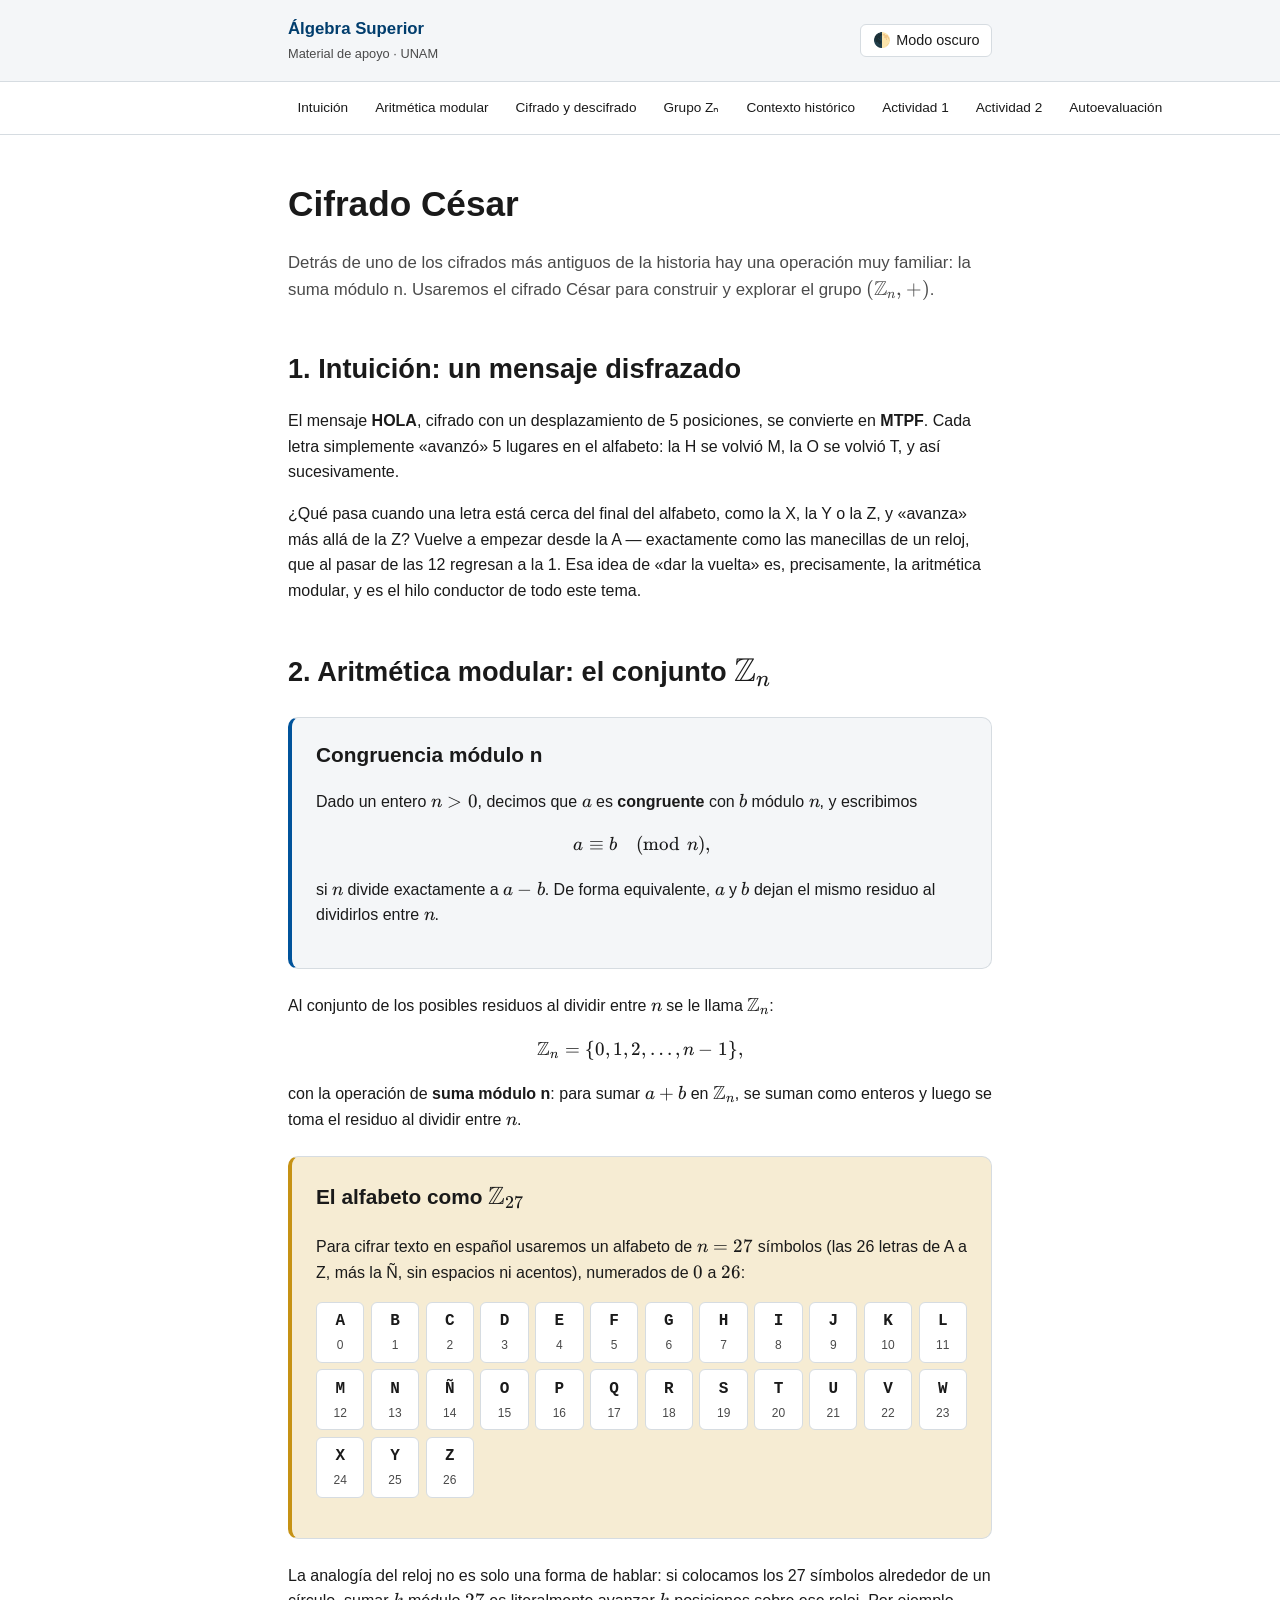
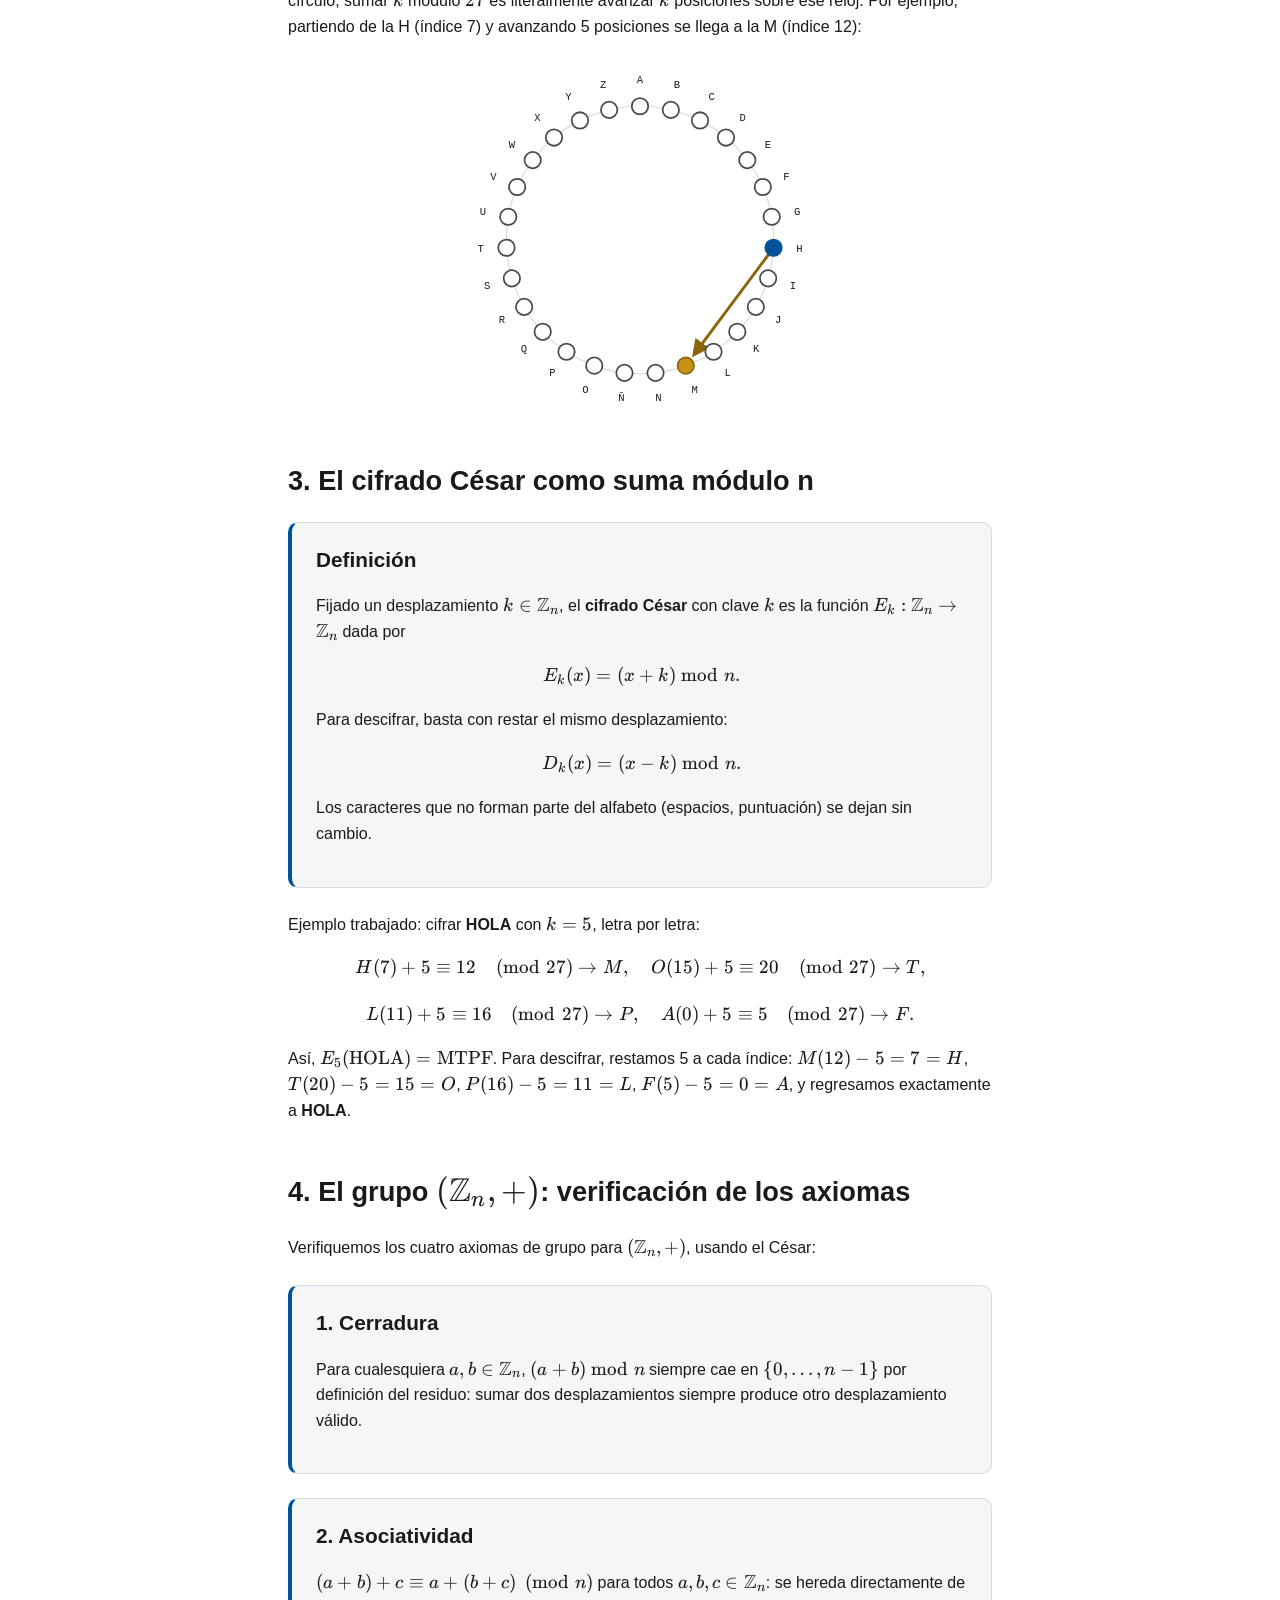
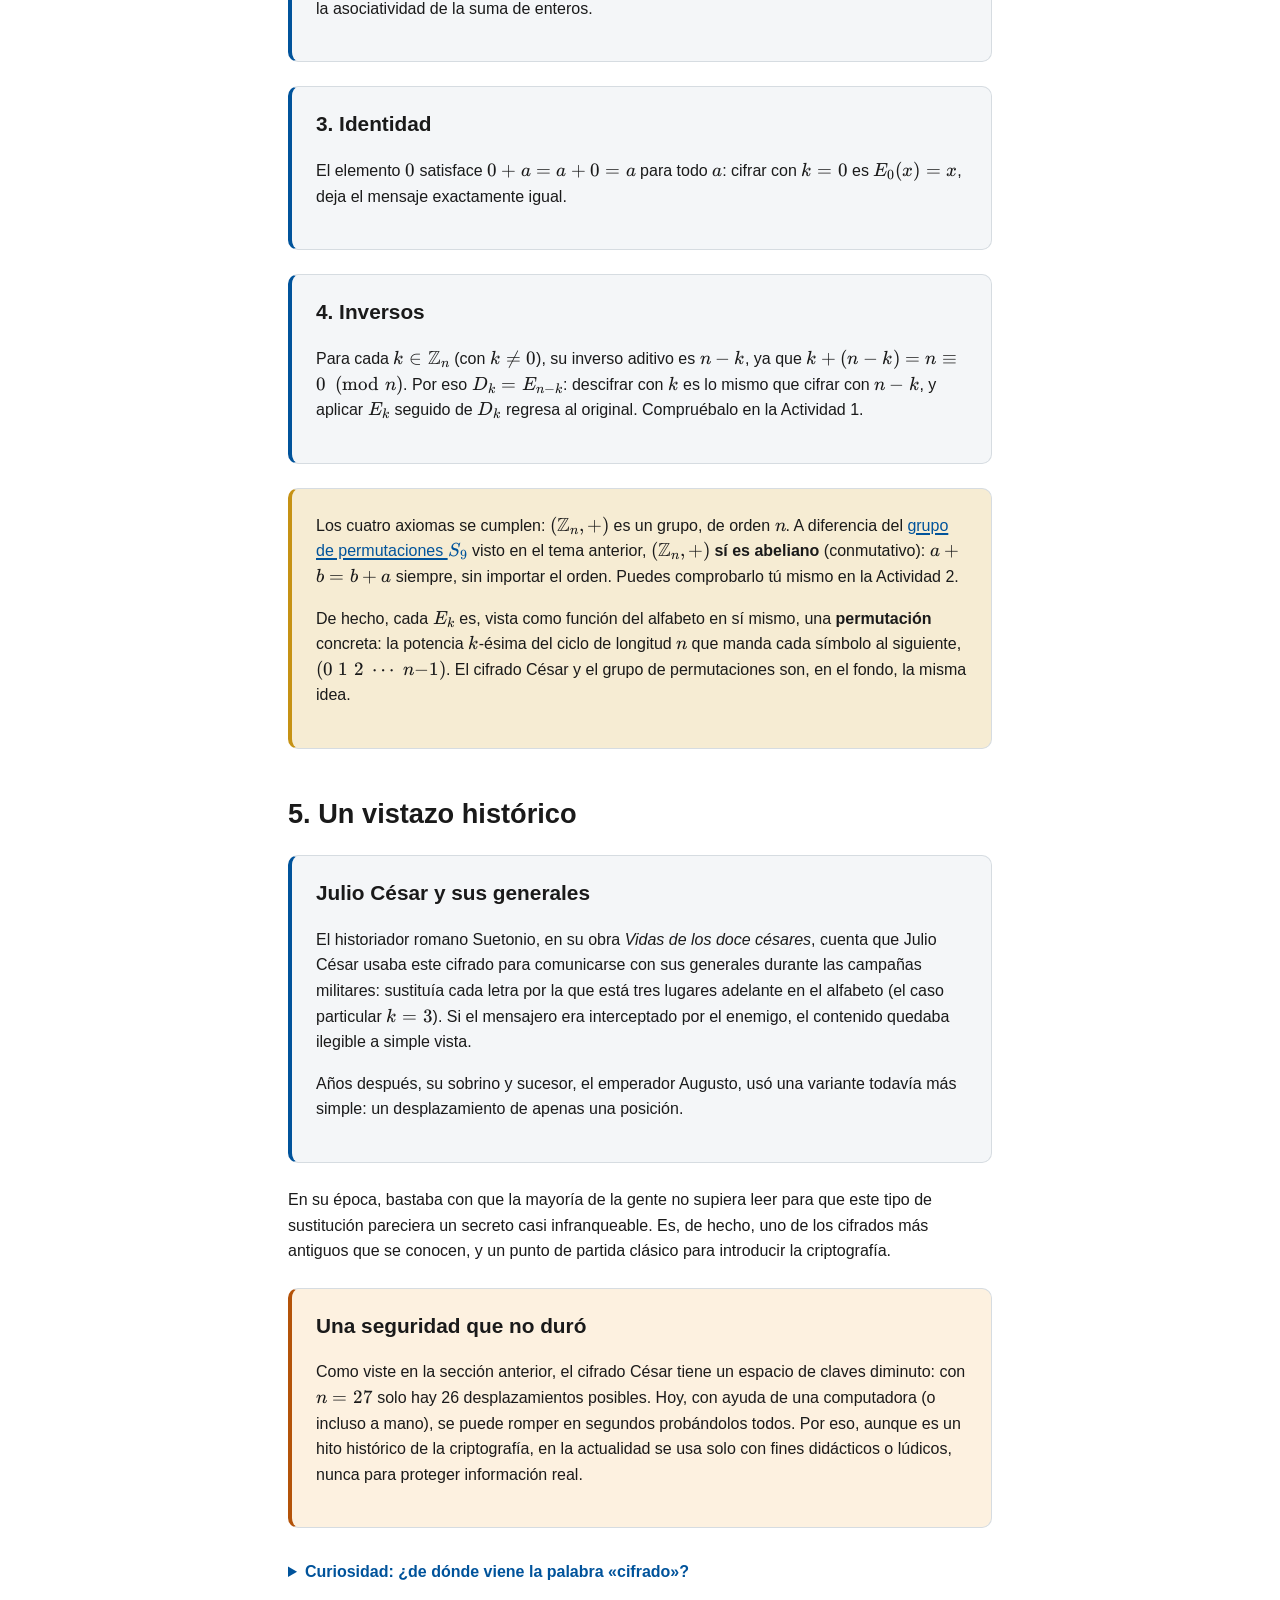
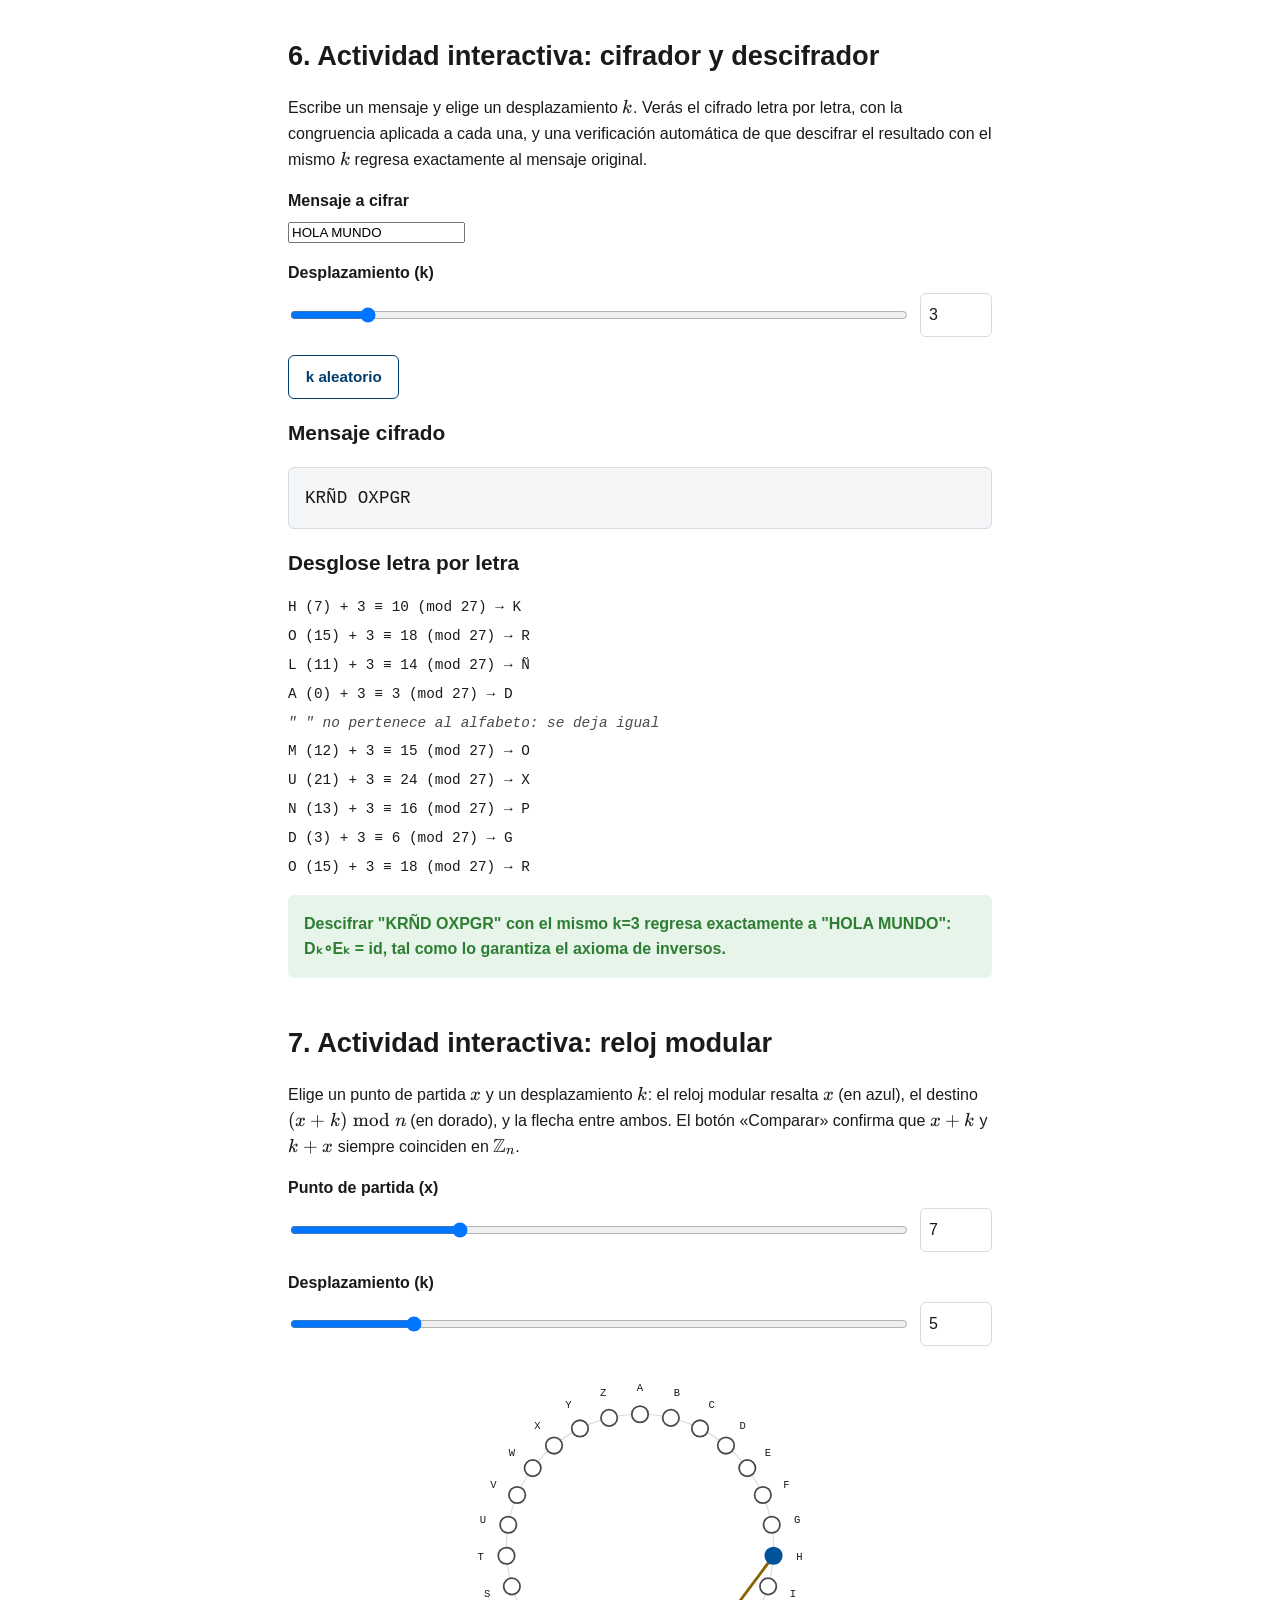
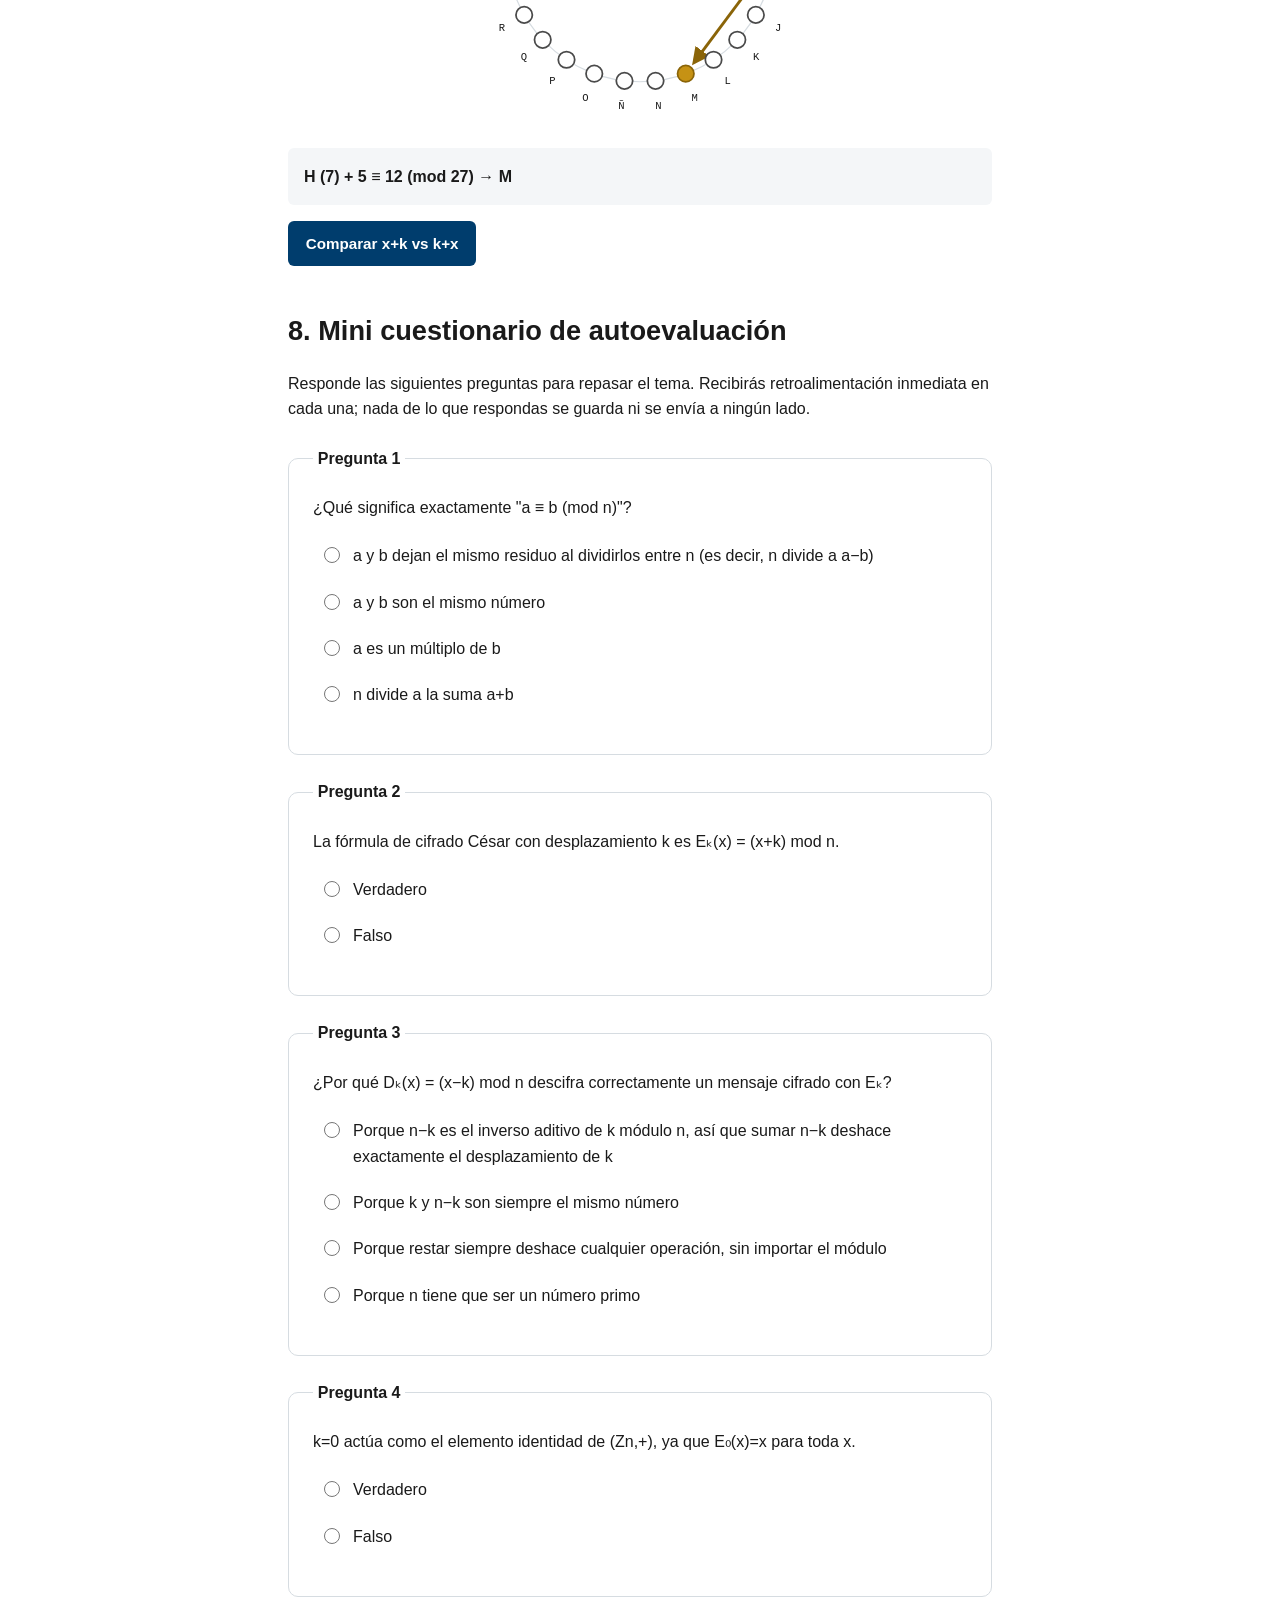
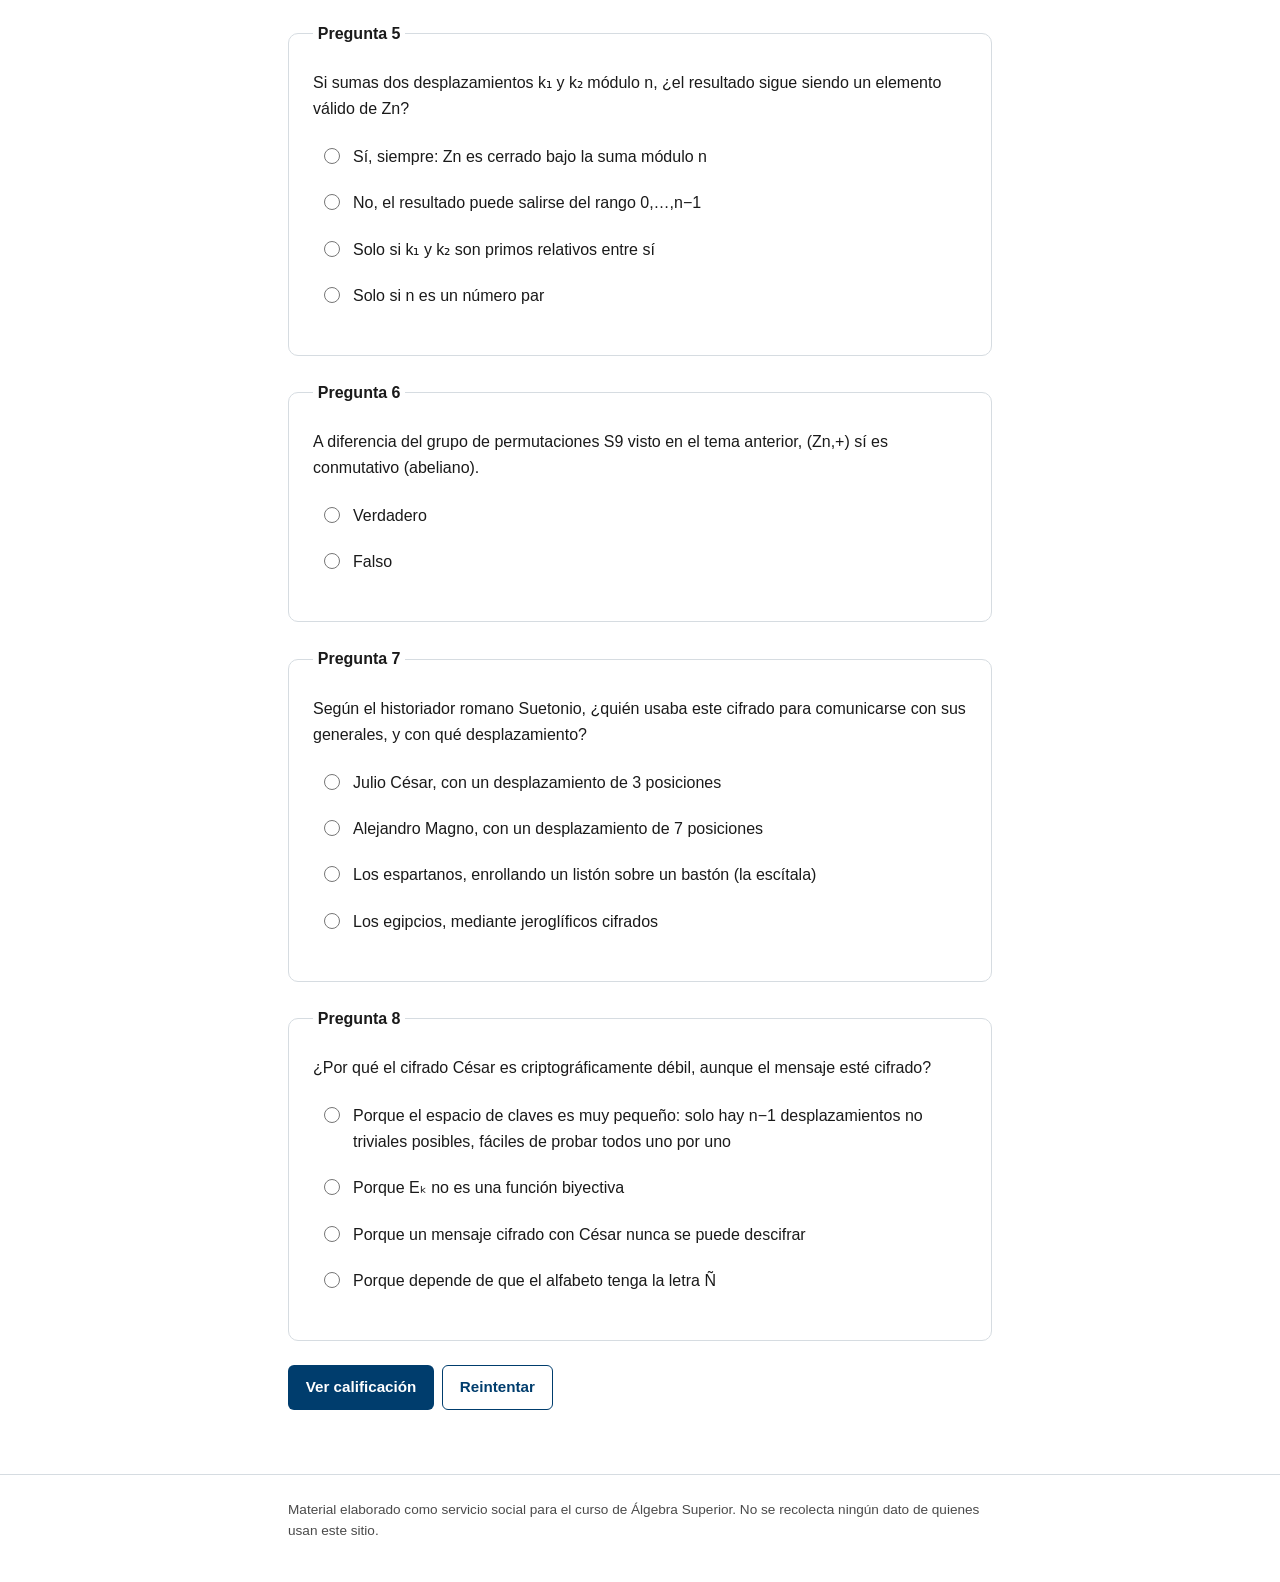
==== commit 89c1a5bc: "Cifrado César: reemplaza subgrupos/orden por contexto histórico Quita la sección de subgrupos cíclic" ====
--- a/temas/cifrado-cesar/index.html
+++ b/temas/cifrado-cesar/index.html
@@ -4,7 +4,7 @@
 <meta charset="UTF-8">
 <meta name="viewport" content="width=device-width, initial-scale=1">
 <title>Cifrado César — Álgebra Superior</title>
-<meta name="description" content="El cifrado César como aritmética modular: congruencias, el grupo abeliano (Zn,+), orden de un elemento, y dos actividades interactivas con un reloj modular.">
+<meta name="description" content="El cifrado César como aritmética modular: congruencias, el grupo abeliano (Zn,+), contexto histórico, y dos actividades interactivas con un reloj modular.">
 <link rel="icon" href="../../favicon.svg" type="image/svg+xml">
 <link rel="stylesheet" href="../../vendor/katex/katex.min.css">
 <link rel="stylesheet" href="../../css/variables.css">
@@ -35,7 +35,7 @@
     <li><a href="#modular">Aritmética modular</a></li>
     <li><a href="#cifrado">Cifrado y descifrado</a></li>
     <li><a href="#grupo-zn">Grupo Zₙ</a></li>
-    <li><a href="#subgrupos">Subgrupos</a></li>
+    <li><a href="#historia">Contexto histórico</a></li>
     <li><a href="#actividad1">Actividad 1</a></li>
     <li><a href="#actividad2">Actividad 2</a></li>
     <li><a href="#quiz">Autoevaluación</a></li>
@@ -201,50 +201,53 @@
     </div>
   </section>
 
-  <!-- ===================== 5. SUBGRUPOS ===================== -->
-  <section id="subgrupos" class="seccion-tema">
-    <h2>5. Subgrupos cíclicos y orden de un elemento</h2>
-
-    <div class="caja caja-definicion">
-      <h3>Subgrupo cíclico generado por k</h3>
-      <p>
-        Dado $k \in \mathbb{Z}_n$, sus múltiplos $0\cdot k, 1\cdot k, 2\cdot k, \dots$ (todos
-        módulo $n$) eventualmente regresan a $0$. Al menor entero positivo $m$ tal que
-        $m\cdot k \equiv 0 \pmod n$ se le llama el <strong>orden</strong> de $k$, y al conjunto
-      </p>
-      <p>$$ \langle k \rangle = \{0, k, 2k, \dots, (m-1)k\} \pmod n $$</p>
-      <p>se le llama <strong>subgrupo cíclico generado por $k$</strong>.</p>
-    </div>
-
-    <div class="caja caja-enunciado">
-      <h3>Cómo calcular el orden</h3>
-      <p>El orden de $k$ en $(\mathbb{Z}_n,+)$ es</p>
-      <p>$$ \text{orden}(k) = \frac{n}{\gcd(k,n)}. $$</p>
-      <p>
-        En particular, si $\gcd(k,n)=1$ el orden es $n$: ese $k$ genera todo
-        $\mathbb{Z}_n$, es decir, es equivalente (salvo módulo $n$) a aplicar el
-        desplazamiento $k$ repetidamente para recorrer los $n$ símbolos antes de regresar al
-        inicio.
+  <!-- ===================== 5. CONTEXTO HISTÓRICO ===================== -->
+  <section id="historia" class="seccion-tema">
+    <h2>5. Un vistazo histórico</h2>
+
+    <div class="caja caja-definicion">
+      <h3>Julio César y sus generales</h3>
+      <p>
+        El historiador romano Suetonio, en su obra <em>Vidas de los doce césares</em>,
+        cuenta que Julio César usaba este cifrado para comunicarse con sus generales durante
+        las campañas militares: sustituía cada letra por la que está tres lugares adelante en
+        el alfabeto (el caso particular $k=3$). Si el mensajero era interceptado por el
+        enemigo, el contenido quedaba ilegible a simple vista.
+      </p>
+      <p>
+        Años después, su sobrino y sucesor, el emperador Augusto, usó una variante todavía
+        más simple: un desplazamiento de apenas una posición.
+      </p>
+    </div>
+
+    <p>
+      En su época, bastaba con que la mayoría de la gente no supiera leer para que este tipo
+      de sustitución pareciera un secreto casi infranqueable. Es, de hecho, uno de los
+      cifrados más antiguos que se conocen, y un punto de partida clásico para introducir la
+      criptografía.
+    </p>
+
+    <div class="caja caja-advertencia">
+      <h3>Una seguridad que no duró</h3>
+      <p>
+        Como viste en la sección anterior, el cifrado César tiene un espacio de claves
+        diminuto: con $n=27$ solo hay 26 desplazamientos posibles. Hoy, con ayuda de una
+        computadora (o incluso a mano), se puede romper en segundos probándolos todos. Por
+        eso, aunque es un hito histórico de la criptografía, en la actualidad se usa solo con
+        fines didácticos o lúdicos, nunca para proteger información real.
       </p>
     </div>
 
     <details class="solucion">
-      <summary>Ejemplo A: un subgrupo pequeño</summary>
+      <summary>Curiosidad: ¿de dónde viene la palabra «cifrado»?</summary>
       <div class="contenido-solucion">
         <p>
-          Sea $n=27$, $k=9$. Como $\gcd(9,27)=9$, el orden de $9$ es $27/9=3$, y
-          $\langle 9\rangle=\{0,9,18\}$: en efecto, $9+9+9=27\equiv 0\pmod{27}$.
-        </p>
-      </div>
-    </details>
-
-    <details class="solucion">
-      <summary>Ejemplo B: un generador de todo $\mathbb{Z}_{27}$</summary>
-      <div class="contenido-solucion">
-        <p>
-          Sea $n=27$, $k=5$. Como $\gcd(5,27)=1$, el orden de $5$ es $27$:
-          $\langle 5\rangle = \mathbb{Z}_{27}$ completo. Desplazar repetidamente de 5 en 5
-          recorre los 27 símbolos del alfabeto antes de regresar a $0$.
+          La palabra «cifra» viene del árabe <em>ṣifr</em> (صفر), que significa «vacío» o
+          «cero» — el mismo origen de la palabra «cero» en español. Los matemáticos
+          árabes introdujeron ese símbolo en Europa junto con el sistema de numeración
+          posicional, y con el tiempo «cifra» pasó a significar también «mensaje en clave»,
+          porque para quien no conocía el secreto, el texto cifrado era tan ilegible como un
+          número sin sentido.
         </p>
       </div>
     </details>
